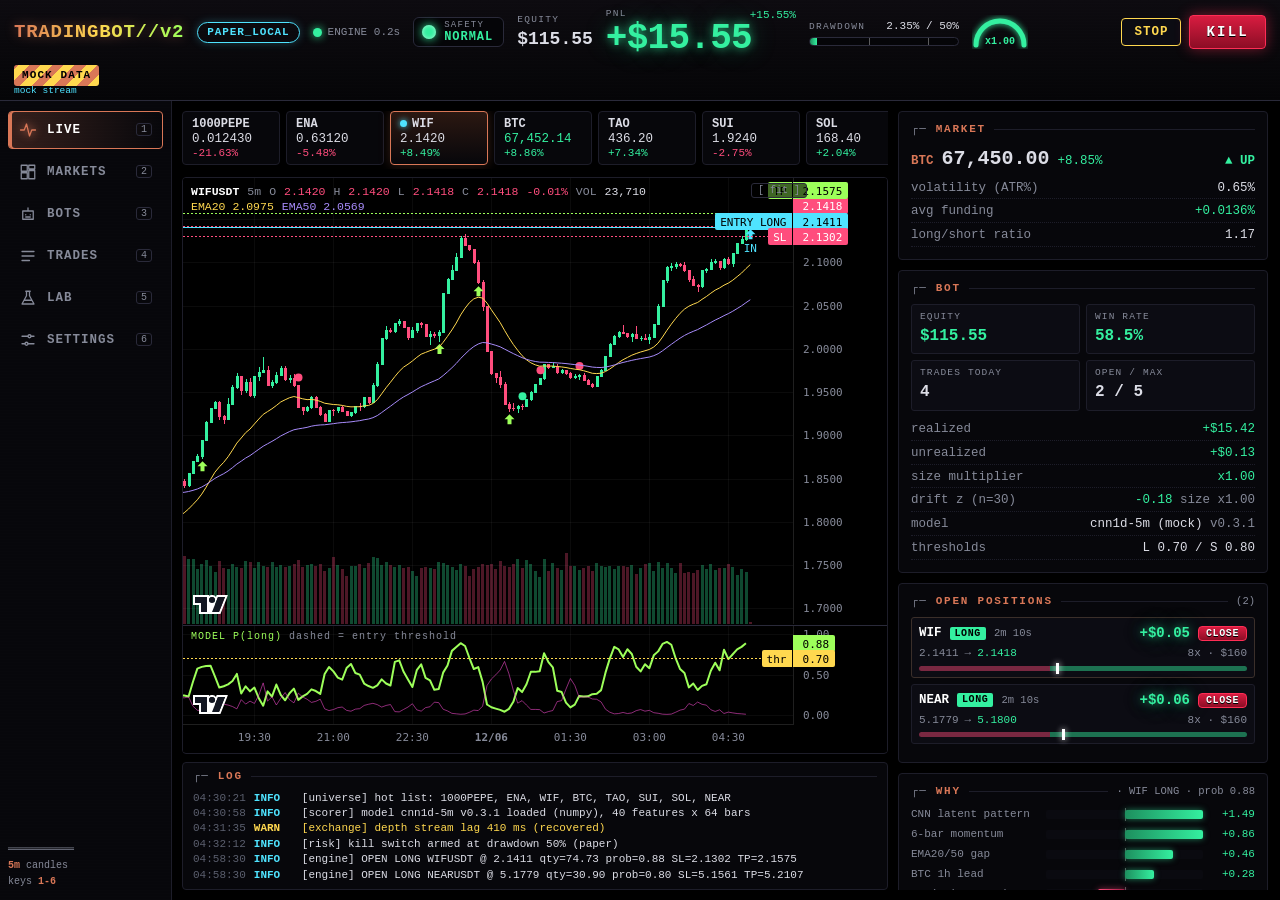
==== ui/index.html @ 396ff270 "feat(ui): degen-terminal web UI with in-browser mock backend No-build ES-module UI on vendored light" ====
<!doctype html>
<html lang="en">
<head>
  <meta charset="utf-8">
  <meta name="viewport" content="width=device-width, initial-scale=1">
  <meta name="color-scheme" content="dark">
  <title>TRADINGBOT//v2</title>
  <link rel="icon" href="data:image/svg+xml,%3Csvg xmlns='http://www.w3.org/2000/svg' viewBox='0 0 32 32'%3E%3Crect width='32' height='32' rx='6' fill='%23000'/%3E%3Cpath d='M4 22l7-8 5 5 8-11' fill='none' stroke='%23D97757' stroke-width='3' stroke-linecap='round' stroke-linejoin='round'/%3E%3C/svg%3E">
  <link rel="stylesheet" href="css/style.css">
  <script src="vendor/lightweight-charts.standalone.production.js"></script>
</head>
<body>
  <div id="app">
    <header id="topbar" class="crt"></header>
    <nav id="nav" class="crt" aria-label="Main"></nav>
    <main id="view"></main>
  </div>
  <div id="fx-flash" aria-hidden="true"></div>
  <div id="toasts" role="status" aria-live="polite"></div>
  <div id="modal-host" hidden></div>
  <div id="boot"><div><div class="boot-logo">TRADINGBOT//v2</div><p id="boot-msg">booting<span class="dim">…</span></p></div></div>
  <noscript>This UI needs JavaScript (static ES modules, no build step).</noscript>
  <script type="module" src="js/main.js"></script>
</body>
</html>
---- ui/css/style.css ----
/* TRADINGBOT//v2  -  unhinged degen terminal. Colours are CSS custom properties on :root. */
:root {
  --bg: #000;
  --panel: #07070b;
  --panel-2: #0c0c13;
  --line: #1d1d29;
  --line-2: #2a2a3a;
  --text: #dcdde6;
  --text-dim: #868a99;
  --coral: #d97757;
  --magenta: #ff4fd8;
  --violet: #a78bfa;
  --cyan: #4fe3ff;
  --lime: #9dff5a;
  --yellow: #ffd84f;
  --up: #34f0a0;
  --down: #ff4d7d;
  --red: #ff2d55;
  --glow-up: 0 0 10px rgba(52, 240, 160, 0.65), 0 0 26px rgba(52, 240, 160, 0.35);
  --glow-down: 0 0 10px rgba(255, 77, 125, 0.7), 0 0 26px rgba(255, 45, 85, 0.4);
  --mono: ui-monospace, 'SF Mono', Menlo, Consolas, 'Liberation Mono', monospace;
  --rainbow: linear-gradient(90deg, var(--coral), var(--yellow), var(--lime), var(--cyan), var(--violet), var(--magenta), var(--coral));
}

* { box-sizing: border-box; }
html, body { height: 100%; margin: 0; background: var(--bg); color: var(--text); font-family: var(--mono); font-size: 12.5px; line-height: 1.35; }
body { overflow: hidden; -webkit-font-smoothing: antialiased; }
button, input, select { font-family: inherit; font-size: inherit; color: inherit; }
::selection { background: var(--coral); color: #000; }
* { scrollbar-width: thin; scrollbar-color: #2b2b3b transparent; }
::-webkit-scrollbar { width: 8px; height: 8px; }
::-webkit-scrollbar-thumb { background: #2b2b3b; border-radius: 4px; }

.pos { color: var(--up); }
.neg { color: var(--down); }
.flat { color: var(--text-dim); }
.dim { color: var(--text-dim); }
.warn { color: var(--yellow); }
.strong { font-weight: 700; }
.r { text-align: right; }
.empty { color: var(--text-dim); padding: 14px 4px; text-align: center; }

/* ------------------------------------------------------------------ app shell */
#app { display: grid; grid-template-columns: 172px minmax(0, 1fr); grid-template-rows: auto minmax(0, 1fr); height: 100vh; }
#topbar { grid-column: 1 / -1; display: flex; flex-wrap: wrap; align-items: center; gap: 8px 13px; padding: 8px 14px 14px; background: linear-gradient(180deg, #0d0b10, #050507); border-bottom: 1px solid var(--line-2); position: relative; z-index: 20; }
#nav { background: var(--panel); border-right: 1px solid var(--line); padding: 10px 8px; display: flex; flex-direction: column; gap: 4px; position: relative; }
#view { min-width: 0; min-height: 0; overflow: auto; position: relative; }
#view.view-live { overflow: hidden; }
.crt::after { content: ''; position: absolute; inset: 0; pointer-events: none; background: repeating-linear-gradient(0deg, rgba(255, 255, 255, 0.04) 0 1px, transparent 1px 3px); mix-blend-mode: overlay; z-index: 1; }

/* nav */
.nav-item { display: flex; align-items: center; gap: 10px; padding: 9px 10px; border: 1px solid transparent; border-radius: 4px; background: none; color: var(--text-dim); cursor: pointer; text-align: left; position: relative; z-index: 2; }
.nav-item svg { width: 18px; height: 18px; flex: none; fill: none; stroke: currentColor; stroke-width: 1.7; stroke-linecap: round; stroke-linejoin: round; }
.nav-item .nav-l { flex: 1; letter-spacing: 0.08em; font-weight: 600; }
.nav-item .nav-key { font-size: 10px; border: 1px solid var(--line-2); border-radius: 3px; padding: 0 4px; color: var(--text-dim); }
.nav-item:hover { color: var(--text); background: var(--panel-2); }
.nav-item.active { color: #fff; border-color: var(--coral); background: linear-gradient(90deg, rgba(217, 119, 87, 0.22), transparent); box-shadow: inset 3px 0 0 var(--coral); }
.nav-item.active svg { color: var(--coral); filter: drop-shadow(0 0 4px var(--coral)); }
.nav-foot { margin-top: auto; font-size: 10px; color: var(--text-dim); position: relative; z-index: 2; line-height: 1.6; }
.nav-foot b { color: var(--coral); }

/* ------------------------------------------------------------------ top bar */
.logo { position: relative; font-weight: 800; font-size: 19px; letter-spacing: 0.04em; white-space: nowrap; user-select: none; cursor: pointer; background: var(--rainbow); background-size: 300% 100%; -webkit-background-clip: text; background-clip: text; color: transparent; animation: rainbow 9s linear infinite; filter: drop-shadow(0 0 6px rgba(217, 119, 87, 0.45)); z-index: 2; }
.logo::before, .logo::after { content: attr(data-text); position: absolute; inset: 0; opacity: 0; background: none; -webkit-text-fill-color: currentColor; }
.logo::before { color: var(--cyan); }
.logo::after { color: var(--magenta); }
.logo.glitch::before { opacity: 0.85; animation: glitch-a 0.45s steps(2, end) 2; }
.logo.glitch::after { opacity: 0.85; animation: glitch-b 0.45s steps(2, end) 2; }
.logo.glitch { animation: rainbow 9s linear infinite, shake 0.3s steps(3, end) 2; }
@keyframes rainbow { to { background-position: 300% 0; } }
@keyframes glitch-a { 0% { clip-path: inset(10% 0 60% 0); transform: translate(-3px, 0); } 50% { clip-path: inset(55% 0 10% 0); transform: translate(3px, 1px); } 100% { clip-path: inset(30% 0 35% 0); transform: translate(-2px, 0); } }
@keyframes glitch-b { 0% { clip-path: inset(60% 0 5% 0); transform: translate(3px, 0); } 50% { clip-path: inset(5% 0 70% 0); transform: translate(-3px, -1px); } 100% { clip-path: inset(40% 0 30% 0); transform: translate(2px, 1px); } }
@keyframes shake { 0%, 100% { transform: none; } 33% { transform: translate(1px, -1px) skewX(-4deg); } 66% { transform: translate(-1px, 1px) skewX(3deg); } }

.pill { padding: 2px 9px; border: 1px solid currentColor; border-radius: 999px; font-weight: 700; font-size: 11px; letter-spacing: 0.08em; z-index: 2; }
.mode-paper { color: var(--cyan); box-shadow: 0 0 8px rgba(79, 227, 255, 0.25); }
.mode-demo { color: var(--yellow); box-shadow: 0 0 8px rgba(255, 216, 79, 0.25); }
.mode-live { color: #fff; background: var(--red); border-color: var(--red); animation: live-pulse 1.4s ease-in-out infinite; }
@keyframes live-pulse { 50% { box-shadow: 0 0 16px var(--red); } }

.hb { display: flex; align-items: center; gap: 6px; font-size: 11px; color: var(--text-dim); z-index: 2; white-space: nowrap; }
.dot { width: 9px; height: 9px; border-radius: 50%; background: var(--text-dim); display: inline-block; }
.dot.ok { background: var(--up); box-shadow: 0 0 8px var(--up); }
.dot.warn { background: var(--yellow); box-shadow: 0 0 8px var(--yellow); }
.dot.crit { background: var(--red); box-shadow: 0 0 8px var(--red); }
.dot.beat { animation: beat 0.7s ease-out; }
@keyframes beat { 0% { transform: scale(1.9); } 100% { transform: scale(1); } }

/* safety lamp (car-dashboard warning light) */
.safety { position: relative; display: flex; align-items: center; gap: 8px; padding: 3px 10px 3px 8px; border: 1px solid var(--line-2); border-radius: 6px; background: #050508; cursor: pointer; z-index: 30; outline: none; }
.safety:focus-visible { box-shadow: 0 0 0 2px var(--coral); }
.safety .lamp { width: 14px; height: 14px; border-radius: 50%; background: var(--up); box-shadow: 0 0 10px var(--up), inset 0 0 4px rgba(255, 255, 255, 0.6); }
.safety-l { display: flex; flex-direction: column; line-height: 1.05; }
.safety-l small { font-size: 9px; color: var(--text-dim); letter-spacing: 0.14em; }
.safety-l b { font-size: 12px; letter-spacing: 0.08em; }
.safety.ok b { color: var(--up); }
.safety.warn { border-color: var(--yellow); }
.safety.warn .lamp { background: var(--yellow); box-shadow: 0 0 12px var(--yellow), inset 0 0 4px #fff; }
.safety.warn b { color: var(--yellow); }
.safety.crit { border-color: var(--red); }
.safety.crit .lamp { background: var(--red); box-shadow: 0 0 14px var(--red), inset 0 0 4px #fff; }
.safety.crit b { color: var(--red); }
.safety.blink .lamp, .safety.blink b { animation: blink 0.55s steps(2, start) infinite; }
@keyframes blink { 50% { opacity: 0.15; } }
.safety-pop { display: none; position: absolute; top: calc(100% + 8px); left: 0; width: 330px; padding: 10px 12px; background: #09090f; border: 1px solid var(--line-2); border-radius: 6px; box-shadow: 0 12px 40px rgba(0, 0, 0, 0.8); cursor: default; font-size: 11.5px; }
.safety:hover .safety-pop, .safety.open .safety-pop { display: block; }
.sp-h { font-weight: 800; letter-spacing: 0.12em; margin-bottom: 6px; }
.sp-h.ok { color: var(--up); } .sp-h.warn { color: var(--yellow); } .sp-h.crit { color: var(--red); }
.sp-reasons { margin: 4px 0 8px; padding-left: 16px; color: var(--text); }
.sp-reasons li { margin: 2px 0; }
.sp-row { display: flex; justify-content: space-between; border-top: 1px dashed var(--line); padding: 3px 0; }
.sp-note { margin-top: 6px; font-size: 10px; }
.sp-ok { padding: 2px 0 8px; }

.tb-metric, .pnl-wrap, .dd-wrap { display: flex; flex-direction: column; z-index: 2; }
.tb-metric label, .pnl-wrap label, .dd-wrap label { font-size: 9.5px; color: var(--text-dim); letter-spacing: 0.14em; }
.tb-metric b { font-size: 18px; }
.pnl-wrap { position: relative; min-width: 168px; padding-right: 44px; }
.pnl { font-size: 36px; line-height: 1; font-weight: 800; letter-spacing: -0.02em; font-variant-numeric: tabular-nums; }
.pnl.pos { color: var(--up); text-shadow: var(--glow-up); animation: glow-up 2.4s ease-in-out infinite; }
.pnl.neg { color: var(--down); text-shadow: var(--glow-down); animation: glow-down 2.4s ease-in-out infinite; }
@keyframes glow-up { 50% { text-shadow: 0 0 4px rgba(52, 240, 160, 0.5), 0 0 12px rgba(52, 240, 160, 0.25); } }
@keyframes glow-down { 50% { text-shadow: 0 0 4px rgba(255, 77, 125, 0.5), 0 0 12px rgba(255, 45, 85, 0.25); } }
.pnl.bump-up { animation: bump-up 0.45s ease-out; }
.pnl.bump-dn { animation: bump-dn 0.45s ease-out; }
@keyframes bump-up { 0% { transform: scale(1.07); filter: brightness(2.2); } 100% { transform: none; filter: none; } }
@keyframes bump-dn { 0% { transform: scale(0.95); filter: brightness(2) hue-rotate(-20deg); } 100% { transform: none; filter: none; } }
.pnl-pct { position: absolute; right: 0; top: 0; font-size: 11px; }

.dd-wrap { width: 150px; }
.dd-top { display: flex; justify-content: space-between; align-items: baseline; font-size: 11px; }
.dd-bar { position: relative; height: 9px; border: 1px solid var(--line-2); border-radius: 5px; background: #050508; overflow: hidden; margin-top: 3px; }
.dd-bar i { display: block; height: 100%; width: 0; transition: width 0.4s ease; }
.dd-bar i.z-ok { background: linear-gradient(90deg, #1d8f5e, var(--up)); }
.dd-bar i.z-warn { background: linear-gradient(90deg, var(--yellow), var(--coral)); }
.dd-bar i.z-crit { background: linear-gradient(90deg, var(--coral), var(--red)); box-shadow: 0 0 10px var(--red); }
.dd-tick { position: absolute; top: 0; bottom: 0; width: 1px; background: rgba(255, 255, 255, 0.35); }
.derate { z-index: 2; display: flex; align-items: center; }
.gauge-t { font: 700 10px var(--mono); }

.tb-actions { display: flex; gap: 8px; margin-left: auto; z-index: 2; align-items: center; }
.mock-badge { z-index: 2; padding: 3px 8px; font-weight: 800; font-size: 11px; letter-spacing: 0.1em; white-space: nowrap; color: #000; background: repeating-linear-gradient(-45deg, var(--yellow) 0 8px, var(--coral) 8px 16px); border-radius: 3px; animation: blink-soft 1.6s ease-in-out infinite; }
@keyframes blink-soft { 50% { filter: brightness(0.7); } }
.conn { position: absolute; left: 14px; bottom: 2px; z-index: 2; font-size: 9.5px; color: var(--text-dim); }
.conn.ok { color: var(--cyan); } .conn.warn { color: var(--yellow); }

/* ------------------------------------------------------------------ buttons */
.btn { background: var(--panel-2); border: 1px solid var(--line-2); border-radius: 4px; padding: 6px 12px; cursor: pointer; font-weight: 700; letter-spacing: 0.08em; transition: filter 0.15s, transform 0.05s; }
.btn:hover:not(:disabled) { filter: brightness(1.35); }
.btn:active:not(:disabled) { transform: translateY(1px); }
.btn:disabled { opacity: 0.4; cursor: not-allowed; }
.btn:focus-visible { outline: 2px solid var(--coral); outline-offset: 1px; }
.btn-primary { border-color: var(--coral); color: var(--coral); }
.btn-run { border-color: var(--up); color: var(--up); }
.btn-run.is-running { border-color: var(--yellow); color: var(--yellow); }
.btn-reset { border-color: var(--cyan); color: var(--cyan); }
.btn-kill { border-color: var(--red); color: #fff; background: linear-gradient(180deg, #d81c40, #8c0d25); text-shadow: 0 1px 0 #000; }
.btn-kill.big { padding: 8px 16px; font-size: 14px; letter-spacing: 0.16em; box-shadow: 0 0 14px rgba(255, 45, 85, 0.45); }
.btn-mini { padding: 1px 7px; font-size: 10px; letter-spacing: 0.06em; }

/* ------------------------------------------------------------------ cards / tiles */
.card { background: var(--panel); border: 1px solid var(--line); border-radius: 4px; padding: 10px 12px 12px; position: relative; min-width: 0; }
.card > h3 { display: flex; align-items: baseline; gap: 8px; margin: 0 0 8px; font-size: 11px; letter-spacing: 0.16em; color: var(--coral); font-weight: 800; white-space: nowrap; }
.card > h3::before { content: '┌─'; color: var(--text-dim); font-weight: 400; }
.card > h3::after { content: ''; flex: 1; border-top: 1px solid var(--line); align-self: center; min-width: 8px; }
.card > h3 .why-sub, .card > h3 .count { order: 1; color: var(--text-dim); letter-spacing: 0; font-weight: 400; text-transform: none; white-space: normal; font-size: 10.5px; }
.card > h3 .why-sub { flex: 0 1 auto; }
.tiles { display: grid; grid-template-columns: repeat(2, minmax(0, 1fr)); gap: 6px; margin-bottom: 8px; }
.tiles.t3 { grid-template-columns: repeat(3, minmax(0, 1fr)); }
.tiles.t7 { grid-template-columns: repeat(7, minmax(0, 1fr)); }
.tile { background: var(--panel-2); border: 1px solid var(--line); border-radius: 3px; padding: 6px 8px; min-width: 0; }
.tile-l { font-size: 9.5px; color: var(--text-dim); letter-spacing: 0.12em; }
.tile-v { font-size: 16px; font-weight: 700; margin-top: 2px; font-variant-numeric: tabular-nums; overflow: hidden; text-overflow: ellipsis; white-space: nowrap; }
.tile.mini .tile-v { font-size: 13px; }
.tile-s { font-size: 10px; color: var(--text-dim); }
.kv-grid { display: grid; gap: 2px; }
.kv { display: flex; justify-content: space-between; gap: 10px; padding: 2px 0; border-bottom: 1px dotted var(--line); }
.kv-l { color: var(--text-dim); }
.kv-v { text-align: right; }

.side { font-size: 10px; font-weight: 800; padding: 0 5px; border-radius: 2px; letter-spacing: 0.06em; }
.side.long { color: #000; background: var(--up); }
.side.short { color: #000; background: var(--magenta); }
.exit { font-size: 10px; font-weight: 800; padding: 0 5px; border-radius: 2px; border: 1px solid currentColor; }
.exit-tp { color: var(--up); } .exit-sl { color: var(--down); } .exit-trail { color: var(--yellow); }
.exit-kill { color: var(--red); background: rgba(255, 45, 85, 0.15); } .exit-manual { color: var(--cyan); } .exit-liquidation { color: #fff; background: var(--red); }
.sym { font-weight: 800; color: #fff; }

/* tables */
.tbl-wrap { overflow: auto; max-width: 100%; }
.tbl-wrap.tall { max-height: 62vh; }
.tbl { width: 100%; border-collapse: collapse; font-variant-numeric: tabular-nums; }
.tbl th { text-align: left; font-size: 10px; letter-spacing: 0.1em; color: var(--text-dim); text-transform: uppercase; padding: 5px 8px; border-bottom: 1px solid var(--line-2); position: sticky; top: 0; background: var(--panel); white-space: nowrap; }
.tbl th.r { text-align: right; }
.tbl.sortable th[data-sort] { cursor: pointer; user-select: none; }
.tbl.sortable th[data-sort]:hover { color: var(--coral); }
.tbl td { padding: 5px 8px; border-bottom: 1px solid #12121a; white-space: nowrap; }
.tbl tbody tr:hover { background: rgba(217, 119, 87, 0.08); }
.tbl tbody tr[data-sym] { cursor: pointer; }
.tbl.compact td, .tbl.compact th { padding: 3px 8px; }
.row-win td:first-child { box-shadow: inset 3px 0 0 var(--up); }
.row-loss td:first-child { box-shadow: inset 3px 0 0 var(--down); }

/* WHY bars */
.why { display: grid; gap: 5px; }
.why-row { display: grid; grid-template-columns: minmax(80px, 1.3fr) 1.6fr 44px; gap: 8px; align-items: center; font-size: 11px; }
.why-l { overflow: hidden; text-overflow: ellipsis; white-space: nowrap; color: var(--text-dim); }
.why-bar { position: relative; height: 9px; background: #0a0a10; border-radius: 2px; }
.why-bar::before { content: ''; position: absolute; left: 50%; top: -2px; bottom: -2px; width: 1px; background: rgba(255, 255, 255, 0.3); }
.why-bar i { position: absolute; top: 0; bottom: 0; border-radius: 2px; }
.why-bar i.pos { background: linear-gradient(90deg, #1d8f5e, var(--up)); box-shadow: 0 0 6px rgba(52, 240, 160, 0.5); }
.why-bar i.neg { background: linear-gradient(270deg, #a01c45, var(--down)); box-shadow: 0 0 6px rgba(255, 77, 125, 0.5); }
.why-bar i { max-width: 50%; }
.why-v { text-align: right; font-variant-numeric: tabular-nums; }

/* ------------------------------------------------------------------ LIVE */
.live { height: 100%; display: grid; grid-template-columns: minmax(0, 1fr) 372px; gap: 10px; padding: 10px; }
.live-main { display: flex; flex-direction: column; gap: 8px; min-height: 0; min-width: 0; }
.live-side { display: flex; flex-direction: column; gap: 10px; min-height: 0; overflow-y: auto; padding-right: 2px; }
.sym-strip { display: flex; gap: 6px; overflow-x: auto; padding-bottom: 4px; flex: none; }
.chip { flex: none; min-width: 98px; display: grid; gap: 1px; text-align: left; padding: 5px 9px; background: var(--panel); border: 1px solid var(--line); border-radius: 4px; cursor: pointer; }
.chip:hover { border-color: var(--line-2); background: var(--panel-2); }
.chip.sel { border-color: var(--coral); background: linear-gradient(180deg, rgba(217, 119, 87, 0.2), var(--panel)); box-shadow: 0 0 12px rgba(217, 119, 87, 0.25); }
.chip.off { opacity: 0.7; border-style: dashed; }
.chip-top { display: flex; align-items: center; gap: 5px; font-size: 12px; }
.chip-pos { width: 7px; height: 7px; border-radius: 50%; background: var(--cyan); box-shadow: 0 0 6px var(--cyan); }
.chip-px { font-variant-numeric: tabular-nums; }
.chip-px.up { color: var(--up); } .chip-px.dn { color: var(--down); }
.chip-ch { font-size: 11px; font-variant-numeric: tabular-nums; }
.chart-stack { flex: 1; min-height: 220px; display: flex; flex-direction: column; border: 1px solid var(--line); border-radius: 4px; background: #000; overflow: hidden; }
.chart-price { position: relative; flex: 1; min-height: 0; }
.chart-prob { position: relative; height: 128px; flex: none; border-top: 1px solid var(--line-2); }
.chart-el { position: absolute; inset: 0; }
.chart-legend { position: absolute; left: 8px; top: 6px; z-index: 5; font-size: 11.5px; display: flex; flex-wrap: wrap; gap: 0 8px; pointer-events: none; text-shadow: 0 0 4px #000, 0 0 2px #000; max-width: calc(100% - 160px); }
.chart-legend .lg-sym { font-weight: 800; color: #fff; }
.chart-legend .lg-dim { color: var(--text-dim); }
.chart-legend .lg-ema20 { color: var(--yellow); } .chart-legend .lg-ema50 { color: var(--violet); } .chart-legend .lg-prob { color: var(--lime); }
.chart-tag { position: absolute; left: 8px; top: 4px; z-index: 5; font-size: 10px; letter-spacing: 0.1em; color: var(--lime); pointer-events: none; }
.chart-reset { position: absolute; right: 80px; top: 5px; z-index: 6; background: rgba(0, 0, 0, 0.6); border: 1px solid var(--line-2); color: var(--text-dim); border-radius: 3px; cursor: pointer; font-size: 10px; padding: 1px 6px; }
.chart-reset:hover { color: var(--coral); border-color: var(--coral); }
.logstrip { flex: none; height: 128px; display: flex; flex-direction: column; padding: 6px 10px; }
.logstrip > h3 { margin-bottom: 4px; }
.log-scroll { flex: 1; min-height: 0; overflow-y: auto; font-size: 11px; line-height: 1.4; }
.log { display: flex; gap: 8px; white-space: nowrap; }
.log-t { color: #5b5f6e; }
.log-l { width: 40px; font-weight: 700; }
.log-m { overflow: hidden; text-overflow: ellipsis; }
.lv-info .log-l { color: var(--cyan); }
.lv-debug .log-l, .lv-debug .log-m { color: #5b5f6e; }
.lv-warn .log-l, .lv-warn .log-m { color: var(--yellow); }
.lv-error .log-l, .lv-error .log-m { color: var(--down); }

.mk-btc { display: flex; align-items: baseline; gap: 8px; margin-bottom: 6px; flex-wrap: wrap; }
.mk-btc-l { color: var(--coral); font-weight: 800; }
.mk-btc-p { font-size: 20px; font-weight: 800; }
.mk-trend { font-weight: 800; margin-left: auto; }
.pos-row { padding: 6px 7px; margin-bottom: 6px; background: var(--panel-2); border: 1px solid var(--line); border-radius: 3px; cursor: pointer; }
.pos-row.cur { border-color: #3b2f2a; }
.pos-row.sel { border-color: var(--coral); box-shadow: 0 0 10px rgba(217, 119, 87, 0.25); }
.pos-top { display: flex; align-items: center; gap: 8px; }
.pos-age { font-size: 10.5px; }
.pos-pnl { margin-left: auto; font-weight: 800; font-size: 14px; font-variant-numeric: tabular-nums; }
.pos-pnl.pos { text-shadow: var(--glow-up); } .pos-pnl.neg { text-shadow: var(--glow-down); }
.pos-mid { margin-top: 3px; font-size: 11px; display: flex; gap: 6px; flex-wrap: wrap; align-items: center; }
.pos-lv { margin-left: auto; }
.trail-tag { color: #000; background: var(--yellow); font-weight: 800; font-size: 9.5px; padding: 0 4px; border-radius: 2px; }
.sltp { position: relative; height: 5px; margin-top: 5px; background: #0a0a10; border-radius: 3px; overflow: visible; }
.sltp-zone { position: absolute; top: 0; bottom: 0; }
.sltp-zone.sl { background: rgba(255, 77, 125, 0.45); border-radius: 3px 0 0 3px; }
.sltp-zone.tp { background: rgba(52, 240, 160, 0.45); border-radius: 0 3px 3px 0; }
.sltp-mark { position: absolute; top: -3px; width: 3px; height: 11px; background: #fff; box-shadow: 0 0 6px #fff; transform: translateX(-1px); }

/* ------------------------------------------------------------------ pages */
.page { display: grid; grid-template-columns: repeat(2, minmax(0, 1fr)); gap: 10px; padding: 10px; align-content: start; }
.page > .card:only-child, .span2 { grid-column: 1 / -1; }
.markets .card, .page > .card { min-width: 0; }
.heatmap { position: relative; height: 330px; background: #000; overflow: hidden; }
.hm-tile { position: absolute; overflow: hidden; border: 1px solid rgba(255, 255, 255, 0.08); padding: 6px 8px; cursor: pointer; display: flex; flex-direction: column; transition: filter 0.15s; }
.hm-tile:hover { filter: brightness(1.4); border-color: var(--coral); }
.hm-s { font-size: 15px; color: #fff; }
.hm-c { font-weight: 700; }
.hm-v { color: rgba(255, 255, 255, 0.6); font-size: 10.5px; margin-top: auto; }
.line-chart { position: relative; height: 220px; }
.line-chart.tall { height: 300px; }
.ctl { display: flex; gap: 8px; flex-wrap: wrap; }
.ctl-note { margin-top: 8px; }
.risk-top { display: flex; align-items: center; gap: 12px; margin-bottom: 6px; }
.lamp-s { font-weight: 800; letter-spacing: 0.1em; padding: 2px 8px; border: 1px solid currentColor; border-radius: 3px; }
.lamp-s.ok { color: var(--up); } .lamp-s.warn { color: var(--yellow); } .lamp-s.crit { color: var(--red); } .lamp-s.blink { animation: blink 0.55s steps(2, start) infinite; }
.curve-t { font: 9px var(--mono); fill: var(--text-dim); }
.mstat { font-size: 10px; font-weight: 800; padding: 0 6px; border-radius: 2px; border: 1px solid currentColor; }
.mstat-champion { color: var(--up); } .mstat-challenger { color: var(--cyan); } .mstat-retired { color: var(--text-dim); }
.prog { display: inline-block; width: 90px; height: 7px; background: #0a0a10; border-radius: 4px; overflow: hidden; vertical-align: middle; border: 1px solid var(--line-2); }
.prog i { display: block; height: 100%; background: linear-gradient(90deg, var(--cyan), var(--violet)); }
.shadow-note { margin-top: 8px; }
.filters { display: flex; gap: 14px; flex-wrap: wrap; align-items: center; }
.filters label { color: var(--text-dim); display: flex; gap: 6px; align-items: center; }
select, input[type='number'] { background: #050508; border: 1px solid var(--line-2); border-radius: 3px; padding: 4px 6px; color: var(--text); }
select:focus, input:focus { outline: 1px solid var(--coral); border-color: var(--coral); }
.trades .card:nth-child(1), .trades .card:nth-child(2), .trades .card:nth-child(3), .lab .card { grid-column: 1 / -1; }
.lab-list { display: grid; gap: 14px; }
.lab-report { border: 1px solid var(--line); border-radius: 4px; padding: 10px; background: var(--panel-2); }
.lab-report header { display: flex; gap: 10px; align-items: baseline; margin-bottom: 8px; flex-wrap: wrap; }
.lab-title { font-size: 14px; color: #fff; }
.kind { font-size: 10px; font-weight: 800; padding: 0 6px; border-radius: 2px; color: #000; }
.kind-train { background: var(--violet); } .kind-backtest { background: var(--cyan); }
.lab-grid { display: grid; grid-template-columns: minmax(260px, 1fr) minmax(0, 1.4fr); gap: 12px; }
.mini-grid { grid-template-columns: repeat(3, minmax(0, 1fr)); align-content: start; margin: 0; }

.settings { grid-template-columns: minmax(0, 1fr); max-width: 1100px; }
.settings-grid { display: grid; grid-template-columns: repeat(auto-fit, minmax(300px, 1fr)); gap: 12px; }
fieldset { border: 1px solid var(--line); border-radius: 4px; margin: 0; padding: 8px 12px 12px; min-width: 0; }
legend { color: var(--coral); font-size: 10.5px; font-weight: 800; letter-spacing: 0.14em; padding: 0 6px; }
.field { display: grid; grid-template-columns: 1fr 130px; gap: 2px 10px; align-items: center; padding: 6px 0; border-bottom: 1px dotted var(--line); }
.field label { color: var(--text); }
.field .hint, .field .err { grid-column: 1 / -1; font-size: 10.5px; color: var(--text-dim); }
.field .err { color: var(--down); }
.field.inactive { opacity: 0.45; }
.field.dirty input, .field.dirty select { border-color: var(--yellow); }
.field.invalid input, .field.invalid select { border-color: var(--down); box-shadow: 0 0 8px rgba(255, 77, 125, 0.4); }
.field input[type='number'], .field select { width: 100%; text-align: right; }
.settings-actions { display: flex; gap: 10px; align-items: center; margin-top: 14px; }
.banner { border: 1px solid currentColor; padding: 6px 10px; margin-bottom: 10px; border-radius: 3px; }
.switch { position: relative; display: inline-flex; align-items: center; gap: 8px; justify-self: end; cursor: pointer; }
.switch input { position: absolute; opacity: 0; }
.slider { width: 36px; height: 18px; border-radius: 9px; background: #1a1a24; border: 1px solid var(--line-2); position: relative; transition: background 0.15s; }
.slider::after { content: ''; position: absolute; left: 2px; top: 2px; width: 12px; height: 12px; border-radius: 50%; background: var(--text-dim); transition: transform 0.15s, background 0.15s; }
.switch input:checked + .slider { background: rgba(217, 119, 87, 0.35); border-color: var(--coral); }
.switch input:checked + .slider::after { transform: translateX(18px); background: var(--coral); }
.switch input:focus-visible + .slider { outline: 2px solid var(--coral); }
.sw-t { font-size: 10px; width: 22px; color: var(--text-dim); }

/* ------------------------------------------------------------------ overlays */
#fx-flash { position: fixed; inset: 0; pointer-events: none; z-index: 900; opacity: 0; }
#fx-flash.flash-tp { animation: flash-tp 0.7s ease-out; }
#fx-flash.flash-sl { animation: flash-sl 0.7s ease-out; }
#fx-flash.flash-kill { animation: flash-kill 1.1s ease-out; }
@keyframes flash-tp { 0% { opacity: 1; background: radial-gradient(circle at center, rgba(52, 240, 160, 0.05), rgba(52, 240, 160, 0.38)); } 100% { opacity: 0; } }
@keyframes flash-sl { 0% { opacity: 1; background: radial-gradient(circle at center, rgba(255, 45, 85, 0.05), rgba(255, 45, 85, 0.42)); } 100% { opacity: 0; } }
@keyframes flash-kill { 0%, 40% { opacity: 1; background: rgba(255, 0, 40, 0.38); } 20%, 60% { opacity: 0.3; } 100% { opacity: 0; } }
#toasts { position: fixed; right: 14px; bottom: 14px; display: flex; flex-direction: column; gap: 6px; z-index: 950; pointer-events: none; }
.toast { padding: 7px 12px; border: 1px solid var(--line-2); border-left: 3px solid var(--cyan); background: #0a0a10; border-radius: 3px; box-shadow: 0 6px 22px rgba(0, 0, 0, 0.7); animation: toast-in 0.2s ease-out; max-width: 380px; }
.toast-win { border-left-color: var(--up); color: var(--up); } .toast-loss { border-left-color: var(--down); color: var(--down); } .toast-open { border-left-color: var(--coral); }
.toast.out { opacity: 0; transform: translateX(20px); transition: all 0.35s; }
@keyframes toast-in { from { opacity: 0; transform: translateX(20px); } }
#modal-host { position: fixed; inset: 0; z-index: 1000; }
#modal-host[hidden] { display: none; }
.modal-backdrop { position: absolute; inset: 0; background: rgba(0, 0, 0, 0.72); display: grid; place-items: center; }
.modal { width: min(460px, 92vw); background: #09090f; border: 1px solid var(--coral); border-radius: 6px; padding: 16px 18px; box-shadow: 0 0 40px rgba(217, 119, 87, 0.3); }
.modal-danger { border-color: var(--red); box-shadow: 0 0 40px rgba(255, 45, 85, 0.4); }
.modal-title { font-weight: 800; letter-spacing: 0.16em; color: var(--coral); margin-bottom: 10px; }
.modal-danger .modal-title { color: var(--red); }
.modal-body { margin-bottom: 16px; line-height: 1.5; }
.modal-actions { display: flex; justify-content: flex-end; gap: 10px; }
#boot { position: fixed; inset: 0; z-index: 2000; display: grid; place-items: center; background: #000; transition: opacity 0.4s; }
#boot.gone { opacity: 0; pointer-events: none; }
#boot .boot-logo { font-size: 28px; font-weight: 800; background: var(--rainbow); background-size: 300% 100%; -webkit-background-clip: text; background-clip: text; color: transparent; animation: rainbow 3s linear infinite; }
#boot p { color: var(--text-dim); text-align: center; }

/* ------------------------------------------------------------------ responsive */
@media (max-width: 1180px) {
  .live { display: block; height: auto; overflow: visible; }
  #view.view-live { overflow-y: auto; }
  .chart-stack { height: 66vh; min-height: 420px; flex: none; margin-bottom: 8px; }
  .logstrip { margin-bottom: 10px; }
  .live-side { overflow: visible; }
  .tiles.t7 { grid-template-columns: repeat(4, minmax(0, 1fr)); }
  .page { grid-template-columns: minmax(0, 1fr); }
  .lab-grid { grid-template-columns: minmax(0, 1fr); }
}
@media (max-width: 900px) {
  #app { grid-template-columns: 52px minmax(0, 1fr); }
  .nav-item .nav-l, .nav-item .nav-key, .nav-foot { display: none; }
  .nav-item { justify-content: center; padding: 10px 0; }
  #topbar { gap: 8px 12px; }
  .pnl { font-size: 28px; }
  .tb-actions { margin-left: 0; }
}

@media (prefers-reduced-motion: reduce) {
  *, *::before, *::after { animation: none !important; transition: none !important; }
  .logo { background-position: 0 0; }
}
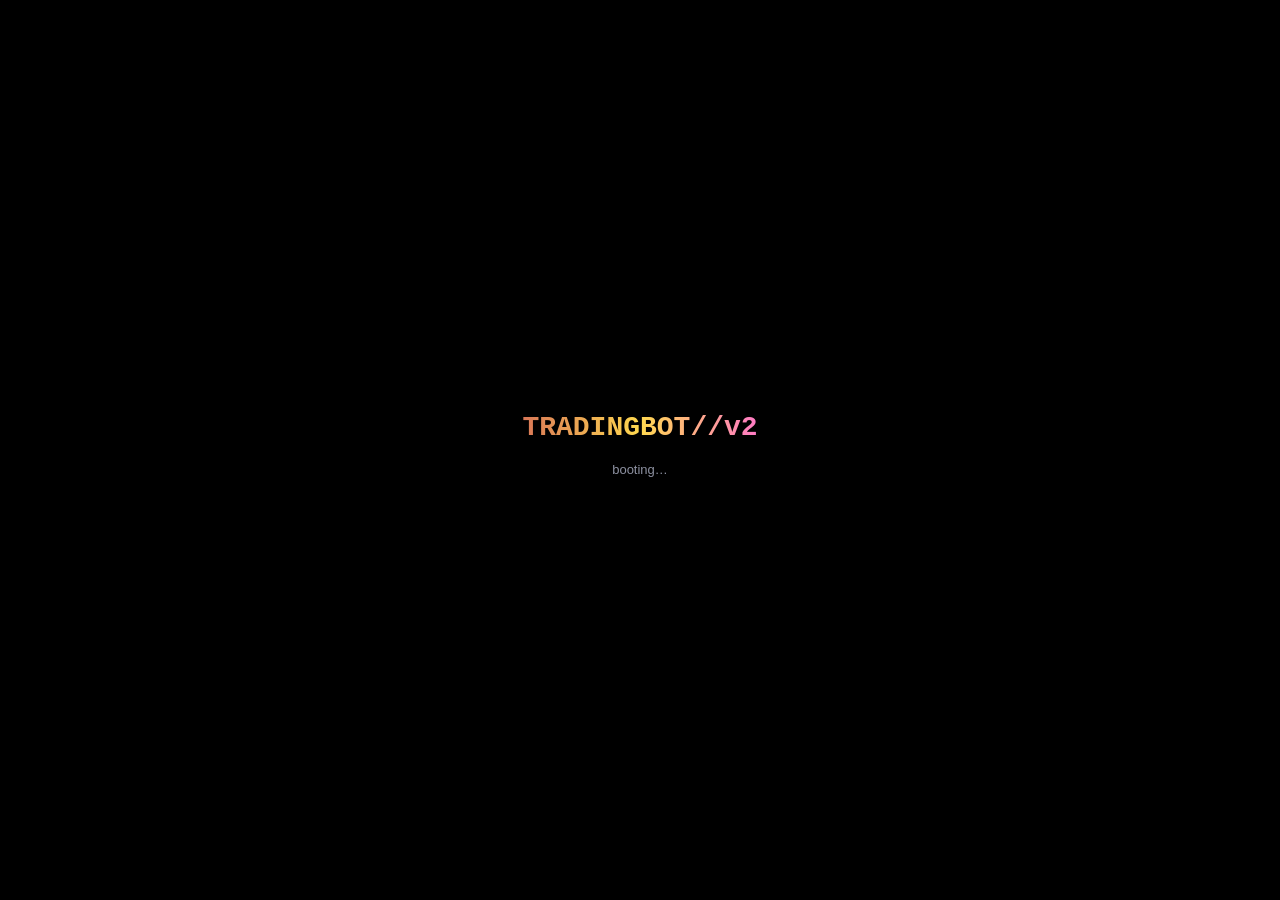
==== commit 07500395: "feat(engine): paper-test-only models allowed on testnet/demo, still refused in live User decision 20" ====
--- a/ui/index.html
+++ b/ui/index.html
@@ -2,11 +2,12 @@
 <html lang="en">
 <head>
   <meta charset="utf-8">
-  <meta name="viewport" content="width=device-width, initial-scale=1">
+  <meta name="viewport" content="width=device-width, initial-scale=1, viewport-fit=cover">
   <meta name="color-scheme" content="dark">
   <title>TRADINGBOT//v2</title>
   <link rel="icon" href="data:image/svg+xml,%3Csvg xmlns='http://www.w3.org/2000/svg' viewBox='0 0 32 32'%3E%3Crect width='32' height='32' rx='6' fill='%23000'/%3E%3Cpath d='M4 22l7-8 5 5 8-11' fill='none' stroke='%23D97757' stroke-width='3' stroke-linecap='round' stroke-linejoin='round'/%3E%3C/svg%3E">
   <link rel="stylesheet" href="css/style.css">
+  <link rel="stylesheet" href="css/widgets.css">
   <script src="vendor/lightweight-charts.standalone.production.js"></script>
 </head>
 <body>
@@ -14,11 +15,13 @@
     <header id="topbar" class="crt"></header>
     <nav id="nav" class="crt" aria-label="Main"></nav>
     <main id="view"></main>
+    <nav id="tabbar" aria-label="Pages"></nav>
   </div>
   <div id="fx-flash" aria-hidden="true"></div>
   <div id="toasts" role="status" aria-live="polite"></div>
+  <div id="palette-host"></div>
   <div id="modal-host" hidden></div>
-  <div id="boot"><div><div class="boot-logo">TRADINGBOT//v2</div><p id="boot-msg">booting<span class="dim">…</span></p></div></div>
+  <div id="boot"><div><div class="boot-logo deco">TRADINGBOT//v2</div><p id="boot-msg">booting<span class="dim">…</span></p></div></div>
   <noscript>This UI needs JavaScript (static ES modules, no build step).</noscript>
   <script type="module" src="js/main.js"></script>
 </body>
--- a/ui/css/style.css
+++ b/ui/css/style.css
@@ -1,78 +1,91 @@
-/* TRADINGBOT//v2  -  unhinged degen terminal. Colours are CSS custom properties on :root. */
+/* TRADINGBOT//v2  -  hybrid terminal. Black background, box-drawn frames, lots of colour; modern SANS text.
+   --mono is ONLY for decorative glyphs (logo art, spinners, box-drawing, ⟳ ● marks). Everything readable is --sans. */
 :root {
   --bg: #000;
-  --panel: #07070b;
-  --panel-2: #0c0c13;
-  --line: #1d1d29;
+  --panel: #07070c;
+  --panel-2: #0d0d15;
+  --line: #1b1b26;
   --line-2: #2a2a3a;
-  --text: #dcdde6;
-  --text-dim: #868a99;
+  --text: #e2e3ec;
+  --text-dim: #8d91a1;
   --coral: #d97757;
   --magenta: #ff4fd8;
   --violet: #a78bfa;
   --cyan: #4fe3ff;
   --lime: #9dff5a;
   --yellow: #ffd84f;
-  --up: #34f0a0;
-  --down: #ff4d7d;
+  --amber: #ffb020;
+  --pink: #ff7ac6;
+  --sky: #5aa9ff;
+  --teal: #3fd8c8;
+  --up: #34f0a0; /* money: profit */
+  --down: #ff4d7d; /* money: loss */
   --red: #ff2d55;
-  --glow-up: 0 0 10px rgba(52, 240, 160, 0.65), 0 0 26px rgba(52, 240, 160, 0.35);
-  --glow-down: 0 0 10px rgba(255, 77, 125, 0.7), 0 0 26px rgba(255, 45, 85, 0.4);
+  --glow-up: 0 0 10px rgba(52, 240, 160, 0.6), 0 0 26px rgba(52, 240, 160, 0.3);
+  --glow-down: 0 0 10px rgba(255, 77, 125, 0.65), 0 0 26px rgba(255, 45, 85, 0.35);
+  --sans: -apple-system, BlinkMacSystemFont, 'SF Pro Text', 'Segoe UI', Roboto, 'Helvetica Neue', Arial, sans-serif;
   --mono: ui-monospace, 'SF Mono', Menlo, Consolas, 'Liberation Mono', monospace;
-  --rainbow: linear-gradient(90deg, var(--coral), var(--yellow), var(--lime), var(--cyan), var(--violet), var(--magenta), var(--coral));
+  --rainbow: linear-gradient(90deg, var(--coral), var(--yellow), var(--pink), var(--cyan), var(--violet), var(--magenta), var(--coral));
+  --radius: 12px;
 }
 
 * { box-sizing: border-box; }
-html, body { height: 100%; margin: 0; background: var(--bg); color: var(--text); font-family: var(--mono); font-size: 12.5px; line-height: 1.35; }
-body { overflow: hidden; -webkit-font-smoothing: antialiased; }
-button, input, select { font-family: inherit; font-size: inherit; color: inherit; }
+html, body { height: 100%; margin: 0; background: var(--bg); color: var(--text); font-family: var(--sans); font-size: 13px; line-height: 1.4; font-variant-numeric: tabular-nums lining-nums; }
+body { overflow: hidden; -webkit-font-smoothing: antialiased; -webkit-text-size-adjust: 100%; }
+button, input, select, textarea { font-family: var(--sans); font-size: inherit; color: inherit; font-variant-numeric: tabular-nums lining-nums; }
+code, kbd { font-family: var(--sans); font-weight: 600; }
+.deco { font-family: var(--mono); font-variant-numeric: normal; }
 ::selection { background: var(--coral); color: #000; }
 * { scrollbar-width: thin; scrollbar-color: #2b2b3b transparent; }
 ::-webkit-scrollbar { width: 8px; height: 8px; }
 ::-webkit-scrollbar-thumb { background: #2b2b3b; border-radius: 4px; }
+[hidden] { display: none !important; }
 
 .pos { color: var(--up); }
 .neg { color: var(--down); }
 .flat { color: var(--text-dim); }
 .dim { color: var(--text-dim); }
 .warn { color: var(--yellow); }
+.cy, .c-cyan { color: var(--cyan); } .vio { color: var(--violet); } .amb, .c-amber { color: var(--amber); } .pnk { color: var(--pink); }
+.c-sky { color: var(--sky); } .c-pink { color: var(--pink); } .c-teal { color: var(--teal); }
 .strong { font-weight: 700; }
 .r { text-align: right; }
 .empty { color: var(--text-dim); padding: 14px 4px; text-align: center; }
 
 /* ------------------------------------------------------------------ app shell */
-#app { display: grid; grid-template-columns: 172px minmax(0, 1fr); grid-template-rows: auto minmax(0, 1fr); height: 100vh; }
-#topbar { grid-column: 1 / -1; display: flex; flex-wrap: wrap; align-items: center; gap: 8px 13px; padding: 8px 14px 14px; background: linear-gradient(180deg, #0d0b10, #050507); border-bottom: 1px solid var(--line-2); position: relative; z-index: 20; }
+#app { display: grid; grid-template-columns: 176px minmax(0, 1fr); grid-template-rows: auto minmax(0, 1fr); height: 100vh; height: 100dvh; }
+#topbar { grid-column: 1 / -1; display: flex; flex-wrap: wrap; align-items: center; gap: 6px 14px; padding: 8px 14px; background: linear-gradient(180deg, #0e0b12, #050507); border-bottom: 1px solid var(--line-2); position: relative; z-index: 20; }
 #nav { background: var(--panel); border-right: 1px solid var(--line); padding: 10px 8px; display: flex; flex-direction: column; gap: 4px; position: relative; }
 #view { min-width: 0; min-height: 0; overflow: auto; position: relative; }
 #view.view-live { overflow: hidden; }
-.crt::after { content: ''; position: absolute; inset: 0; pointer-events: none; background: repeating-linear-gradient(0deg, rgba(255, 255, 255, 0.04) 0 1px, transparent 1px 3px); mix-blend-mode: overlay; z-index: 1; }
+#tabbar { display: none; }
+.crt::after { content: ''; position: absolute; inset: 0; pointer-events: none; background: repeating-linear-gradient(0deg, rgba(255, 255, 255, 0.035) 0 1px, transparent 1px 3px); mix-blend-mode: overlay; z-index: 1; }
 
 /* nav */
-.nav-item { display: flex; align-items: center; gap: 10px; padding: 9px 10px; border: 1px solid transparent; border-radius: 4px; background: none; color: var(--text-dim); cursor: pointer; text-align: left; position: relative; z-index: 2; }
-.nav-item svg { width: 18px; height: 18px; flex: none; fill: none; stroke: currentColor; stroke-width: 1.7; stroke-linecap: round; stroke-linejoin: round; }
-.nav-item .nav-l { flex: 1; letter-spacing: 0.08em; font-weight: 600; }
-.nav-item .nav-key { font-size: 10px; border: 1px solid var(--line-2); border-radius: 3px; padding: 0 4px; color: var(--text-dim); }
+.nav-item { display: flex; align-items: center; gap: 10px; padding: 9px 10px; border: 1px solid transparent; border-radius: 10px; background: none; color: var(--text-dim); cursor: pointer; text-align: left; position: relative; z-index: 2; }
+.nav-item svg, .tab-item svg { width: 18px; height: 18px; flex: none; fill: none; stroke: currentColor; stroke-width: 1.7; stroke-linecap: round; stroke-linejoin: round; }
+.nav-item .nav-l { flex: 1; letter-spacing: 0.07em; font-weight: 650; font-size: 12px; }
+.nav-item .nav-key { font-size: 10px; border: 1px solid var(--line-2); border-radius: 4px; padding: 0 5px; color: var(--text-dim); }
 .nav-item:hover { color: var(--text); background: var(--panel-2); }
-.nav-item.active { color: #fff; border-color: var(--coral); background: linear-gradient(90deg, rgba(217, 119, 87, 0.22), transparent); box-shadow: inset 3px 0 0 var(--coral); }
+.nav-item.active { color: #fff; border-color: var(--coral); background: linear-gradient(90deg, rgba(217, 119, 87, 0.24), transparent); box-shadow: inset 3px 0 0 var(--coral); }
 .nav-item.active svg { color: var(--coral); filter: drop-shadow(0 0 4px var(--coral)); }
-.nav-foot { margin-top: auto; font-size: 10px; color: var(--text-dim); position: relative; z-index: 2; line-height: 1.6; }
+.nav-foot { margin-top: auto; font-size: 10.5px; color: var(--text-dim); position: relative; z-index: 2; line-height: 1.7; }
 .nav-foot b { color: var(--coral); }
 
 /* ------------------------------------------------------------------ top bar */
-.logo { position: relative; font-weight: 800; font-size: 19px; letter-spacing: 0.04em; white-space: nowrap; user-select: none; cursor: pointer; background: var(--rainbow); background-size: 300% 100%; -webkit-background-clip: text; background-clip: text; color: transparent; animation: rainbow 9s linear infinite; filter: drop-shadow(0 0 6px rgba(217, 119, 87, 0.45)); z-index: 2; }
+.logo { position: relative; font-weight: 800; font-size: 18px; letter-spacing: 0.03em; white-space: nowrap; user-select: none; cursor: pointer; background: var(--rainbow); background-size: 300% 100%; -webkit-background-clip: text; background-clip: text; color: transparent; animation: rainbow 10s linear infinite; filter: drop-shadow(0 0 6px rgba(217, 119, 87, 0.45)); z-index: 2; }
 .logo::before, .logo::after { content: attr(data-text); position: absolute; inset: 0; opacity: 0; background: none; -webkit-text-fill-color: currentColor; }
 .logo::before { color: var(--cyan); }
 .logo::after { color: var(--magenta); }
 .logo.glitch::before { opacity: 0.85; animation: glitch-a 0.45s steps(2, end) 2; }
 .logo.glitch::after { opacity: 0.85; animation: glitch-b 0.45s steps(2, end) 2; }
-.logo.glitch { animation: rainbow 9s linear infinite, shake 0.3s steps(3, end) 2; }
+.logo.glitch { animation: rainbow 10s linear infinite, shake 0.3s steps(3, end) 2; }
 @keyframes rainbow { to { background-position: 300% 0; } }
 @keyframes glitch-a { 0% { clip-path: inset(10% 0 60% 0); transform: translate(-3px, 0); } 50% { clip-path: inset(55% 0 10% 0); transform: translate(3px, 1px); } 100% { clip-path: inset(30% 0 35% 0); transform: translate(-2px, 0); } }
 @keyframes glitch-b { 0% { clip-path: inset(60% 0 5% 0); transform: translate(3px, 0); } 50% { clip-path: inset(5% 0 70% 0); transform: translate(-3px, -1px); } 100% { clip-path: inset(40% 0 30% 0); transform: translate(2px, 1px); } }
 @keyframes shake { 0%, 100% { transform: none; } 33% { transform: translate(1px, -1px) skewX(-4deg); } 66% { transform: translate(-1px, 1px) skewX(3deg); } }
 
-.pill { padding: 2px 9px; border: 1px solid currentColor; border-radius: 999px; font-weight: 700; font-size: 11px; letter-spacing: 0.08em; z-index: 2; }
+.pill { padding: 3px 10px; border: 1px solid currentColor; border-radius: 999px; font-weight: 700; font-size: 11px; letter-spacing: 0.08em; z-index: 2; white-space: nowrap; }
 .mode-paper { color: var(--cyan); box-shadow: 0 0 8px rgba(79, 227, 255, 0.25); }
 .mode-demo { color: var(--yellow); box-shadow: 0 0 8px rgba(255, 216, 79, 0.25); }
 .mode-live { color: #fff; background: var(--red); border-color: var(--red); animation: live-pulse 1.4s ease-in-out infinite; }
@@ -80,19 +93,19 @@
 
 .hb { display: flex; align-items: center; gap: 6px; font-size: 11px; color: var(--text-dim); z-index: 2; white-space: nowrap; }
 .dot { width: 9px; height: 9px; border-radius: 50%; background: var(--text-dim); display: inline-block; }
-.dot.ok { background: var(--up); box-shadow: 0 0 8px var(--up); }
+.dot.ok { background: var(--cyan); box-shadow: 0 0 8px var(--cyan); }
 .dot.warn { background: var(--yellow); box-shadow: 0 0 8px var(--yellow); }
 .dot.crit { background: var(--red); box-shadow: 0 0 8px var(--red); }
 .dot.beat { animation: beat 0.7s ease-out; }
 @keyframes beat { 0% { transform: scale(1.9); } 100% { transform: scale(1); } }
 
 /* safety lamp (car-dashboard warning light) */
-.safety { position: relative; display: flex; align-items: center; gap: 8px; padding: 3px 10px 3px 8px; border: 1px solid var(--line-2); border-radius: 6px; background: #050508; cursor: pointer; z-index: 30; outline: none; }
+.safety { position: relative; display: flex; align-items: center; gap: 8px; padding: 3px 11px 3px 8px; border: 1px solid var(--line-2); border-radius: 10px; background: #050508; cursor: pointer; z-index: 30; outline: none; }
 .safety:focus-visible { box-shadow: 0 0 0 2px var(--coral); }
 .safety .lamp { width: 14px; height: 14px; border-radius: 50%; background: var(--up); box-shadow: 0 0 10px var(--up), inset 0 0 4px rgba(255, 255, 255, 0.6); }
 .safety-l { display: flex; flex-direction: column; line-height: 1.05; }
 .safety-l small { font-size: 9px; color: var(--text-dim); letter-spacing: 0.14em; }
-.safety-l b { font-size: 12px; letter-spacing: 0.08em; }
+.safety-l b { font-size: 12px; letter-spacing: 0.06em; }
 .safety.ok b { color: var(--up); }
 .safety.warn { border-color: var(--yellow); }
 .safety.warn .lamp { background: var(--yellow); box-shadow: 0 0 12px var(--yellow), inset 0 0 4px #fff; }
@@ -102,182 +115,158 @@
 .safety.crit b { color: var(--red); }
 .safety.blink .lamp, .safety.blink b { animation: blink 0.55s steps(2, start) infinite; }
 @keyframes blink { 50% { opacity: 0.15; } }
-.safety-pop { display: none; position: absolute; top: calc(100% + 8px); left: 0; width: 330px; padding: 10px 12px; background: #09090f; border: 1px solid var(--line-2); border-radius: 6px; box-shadow: 0 12px 40px rgba(0, 0, 0, 0.8); cursor: default; font-size: 11.5px; }
+.safety-pop { display: none; position: absolute; top: calc(100% + 8px); left: 0; width: 330px; max-width: 88vw; padding: 10px 12px; background: #09090f; border: 1px solid var(--line-2); border-radius: 10px; box-shadow: 0 12px 40px rgba(0, 0, 0, 0.8); cursor: default; font-size: 12px; }
 .safety:hover .safety-pop, .safety.open .safety-pop { display: block; }
 .sp-h { font-weight: 800; letter-spacing: 0.12em; margin-bottom: 6px; }
 .sp-h.ok { color: var(--up); } .sp-h.warn { color: var(--yellow); } .sp-h.crit { color: var(--red); }
 .sp-reasons { margin: 4px 0 8px; padding-left: 16px; color: var(--text); }
 .sp-reasons li { margin: 2px 0; }
 .sp-row { display: flex; justify-content: space-between; border-top: 1px dashed var(--line); padding: 3px 0; }
-.sp-note { margin-top: 6px; font-size: 10px; }
+.sp-note { margin-top: 6px; font-size: 10.5px; }
 .sp-ok { padding: 2px 0 8px; }
 
 .tb-metric, .pnl-wrap, .dd-wrap { display: flex; flex-direction: column; z-index: 2; }
 .tb-metric label, .pnl-wrap label, .dd-wrap label { font-size: 9.5px; color: var(--text-dim); letter-spacing: 0.14em; }
-.tb-metric b { font-size: 18px; }
-.pnl-wrap { position: relative; min-width: 168px; padding-right: 44px; }
-.pnl { font-size: 36px; line-height: 1; font-weight: 800; letter-spacing: -0.02em; font-variant-numeric: tabular-nums; }
-.pnl.pos { color: var(--up); text-shadow: var(--glow-up); animation: glow-up 2.4s ease-in-out infinite; }
-.pnl.neg { color: var(--down); text-shadow: var(--glow-down); animation: glow-down 2.4s ease-in-out infinite; }
-@keyframes glow-up { 50% { text-shadow: 0 0 4px rgba(52, 240, 160, 0.5), 0 0 12px rgba(52, 240, 160, 0.25); } }
-@keyframes glow-down { 50% { text-shadow: 0 0 4px rgba(255, 77, 125, 0.5), 0 0 12px rgba(255, 45, 85, 0.25); } }
+.tb-metric b { font-size: 18px; font-weight: 700; }
+.pnl-wrap { min-width: 130px; }
+.pnl-top { display: flex; justify-content: space-between; align-items: baseline; gap: 10px; }
+.pnl { font-size: 34px; line-height: 1; font-weight: 800; letter-spacing: -0.02em; }
+.pnl.pos { color: var(--up); text-shadow: var(--glow-up); }
+.pnl.neg { color: var(--down); text-shadow: var(--glow-down); }
 .pnl.bump-up { animation: bump-up 0.45s ease-out; }
 .pnl.bump-dn { animation: bump-dn 0.45s ease-out; }
 @keyframes bump-up { 0% { transform: scale(1.07); filter: brightness(2.2); } 100% { transform: none; filter: none; } }
 @keyframes bump-dn { 0% { transform: scale(0.95); filter: brightness(2) hue-rotate(-20deg); } 100% { transform: none; filter: none; } }
-.pnl-pct { position: absolute; right: 0; top: 0; font-size: 11px; }
-
-.dd-wrap { width: 150px; }
-.dd-top { display: flex; justify-content: space-between; align-items: baseline; font-size: 11px; }
+@keyframes glow-up { 50% { text-shadow: 0 0 4px rgba(52, 240, 160, 0.5), 0 0 12px rgba(52, 240, 160, 0.25); } }
+@keyframes glow-down { 50% { text-shadow: 0 0 4px rgba(255, 77, 125, 0.5), 0 0 12px rgba(255, 45, 85, 0.25); } }
+.pnl-pct { font-size: 11px; font-weight: 700; }
+
+.dd-wrap { width: 148px; }
+.dd-top { display: flex; justify-content: space-between; align-items: baseline; font-size: 11px; gap: 6px; }
 .dd-bar { position: relative; height: 9px; border: 1px solid var(--line-2); border-radius: 5px; background: #050508; overflow: hidden; margin-top: 3px; }
 .dd-bar i { display: block; height: 100%; width: 0; transition: width 0.4s ease; }
-.dd-bar i.z-ok { background: linear-gradient(90deg, #1d8f5e, var(--up)); }
+.dd-bar i.z-ok { background: linear-gradient(90deg, #2a86b8, var(--cyan)); }
 .dd-bar i.z-warn { background: linear-gradient(90deg, var(--yellow), var(--coral)); }
 .dd-bar i.z-crit { background: linear-gradient(90deg, var(--coral), var(--red)); box-shadow: 0 0 10px var(--red); }
 .dd-tick { position: absolute; top: 0; bottom: 0; width: 1px; background: rgba(255, 255, 255, 0.35); }
 .derate { z-index: 2; display: flex; align-items: center; }
-.gauge-t { font: 700 10px var(--mono); }
+.gauge-t { font: 700 10px var(--sans); }
 
 .tb-actions { display: flex; gap: 8px; margin-left: auto; z-index: 2; align-items: center; }
-.mock-badge { z-index: 2; padding: 3px 8px; font-weight: 800; font-size: 11px; letter-spacing: 0.1em; white-space: nowrap; color: #000; background: repeating-linear-gradient(-45deg, var(--yellow) 0 8px, var(--coral) 8px 16px); border-radius: 3px; animation: blink-soft 1.6s ease-in-out infinite; }
+.tb-break { display: none; }
+.mock-badge { z-index: 2; padding: 3px 9px; font-weight: 800; font-size: 11px; letter-spacing: 0.1em; white-space: nowrap; color: #000; background: repeating-linear-gradient(-45deg, var(--yellow) 0 8px, var(--coral) 8px 16px); border-radius: 6px; animation: blink-soft 1.6s ease-in-out infinite; }
 @keyframes blink-soft { 50% { filter: brightness(0.7); } }
-.conn { position: absolute; left: 14px; bottom: 2px; z-index: 2; font-size: 9.5px; color: var(--text-dim); }
+.conn { position: absolute; left: 14px; bottom: 1px; z-index: 2; font-size: 9.5px; color: var(--text-dim); }
 .conn.ok { color: var(--cyan); } .conn.warn { color: var(--yellow); }
 
 /* ------------------------------------------------------------------ buttons */
-.btn { background: var(--panel-2); border: 1px solid var(--line-2); border-radius: 4px; padding: 6px 12px; cursor: pointer; font-weight: 700; letter-spacing: 0.08em; transition: filter 0.15s, transform 0.05s; }
+.btn { background: var(--panel-2); border: 1px solid var(--line-2); border-radius: 10px; padding: 7px 14px; cursor: pointer; font-weight: 700; letter-spacing: 0.06em; transition: filter 0.15s, transform 0.05s; }
 .btn:hover:not(:disabled) { filter: brightness(1.35); }
 .btn:active:not(:disabled) { transform: translateY(1px); }
 .btn:disabled { opacity: 0.4; cursor: not-allowed; }
-.btn:focus-visible { outline: 2px solid var(--coral); outline-offset: 1px; }
+.btn:focus-visible, .pillbtn:focus-visible { outline: 2px solid var(--coral); outline-offset: 1px; }
 .btn-primary { border-color: var(--coral); color: var(--coral); }
-.btn-run { border-color: var(--up); color: var(--up); }
-.btn-run.is-running { border-color: var(--yellow); color: var(--yellow); }
+.btn-run { border-color: var(--cyan); color: var(--cyan); }
+.btn-run.is-running { border-color: var(--amber); color: var(--amber); }
 .btn-reset { border-color: var(--cyan); color: var(--cyan); }
 .btn-kill { border-color: var(--red); color: #fff; background: linear-gradient(180deg, #d81c40, #8c0d25); text-shadow: 0 1px 0 #000; }
-.btn-kill.big { padding: 8px 16px; font-size: 14px; letter-spacing: 0.16em; box-shadow: 0 0 14px rgba(255, 45, 85, 0.45); }
-.btn-mini { padding: 1px 7px; font-size: 10px; letter-spacing: 0.06em; }
-
-/* ------------------------------------------------------------------ cards / tiles */
-.card { background: var(--panel); border: 1px solid var(--line); border-radius: 4px; padding: 10px 12px 12px; position: relative; min-width: 0; }
-.card > h3 { display: flex; align-items: baseline; gap: 8px; margin: 0 0 8px; font-size: 11px; letter-spacing: 0.16em; color: var(--coral); font-weight: 800; white-space: nowrap; }
-.card > h3::before { content: '┌─'; color: var(--text-dim); font-weight: 400; }
-.card > h3::after { content: ''; flex: 1; border-top: 1px solid var(--line); align-self: center; min-width: 8px; }
-.card > h3 .why-sub, .card > h3 .count { order: 1; color: var(--text-dim); letter-spacing: 0; font-weight: 400; text-transform: none; white-space: normal; font-size: 10.5px; }
-.card > h3 .why-sub { flex: 0 1 auto; }
+.btn-kill.big { padding: 8px 18px; font-size: 14px; letter-spacing: 0.16em; box-shadow: 0 0 14px rgba(255, 45, 85, 0.45); border-radius: 999px; }
+.btn-mini { padding: 1px 8px; font-size: 10px; letter-spacing: 0.05em; border-radius: 999px; }
+/* touch-sized pill buttons */
+.pillbtn { display: inline-flex; align-items: center; justify-content: center; gap: 6px; min-height: 34px; padding: 6px 14px; border-radius: 999px; border: 1px solid var(--line-2); background: var(--panel-2); color: var(--text); font-weight: 700; font-size: 12px; letter-spacing: 0.05em; cursor: pointer; white-space: nowrap; transition: filter 0.15s, background 0.15s; }
+.pillbtn:hover:not(:disabled) { filter: brightness(1.3); }
+.pillbtn:active:not(:disabled) { transform: translateY(1px); }
+.pillbtn:disabled { opacity: 0.38; cursor: not-allowed; }
+.pillbtn.on { border-color: var(--cyan); color: var(--cyan); background: rgba(79, 227, 255, 0.09); }
+.pillbtn.amb { border-color: var(--amber); color: var(--amber); background: rgba(255, 176, 32, 0.09); }
+.pillbtn.vio { border-color: var(--violet); color: var(--violet); background: rgba(167, 139, 250, 0.09); }
+.pillbtn.pnk { border-color: var(--pink); color: var(--pink); background: rgba(255, 122, 198, 0.09); }
+.pillbtn.cy { border-color: var(--cyan); color: var(--cyan); }
+.pillbtn.bad { border-color: var(--red); color: #ff9db3; background: rgba(255, 45, 85, 0.1); }
+.pillbtn.ghost { background: none; }
+.pal-btn { min-width: 34px; padding: 6px 12px; color: var(--coral); border-color: color-mix(in srgb, var(--coral) 55%, #1b1b26); }
+.pal-btn .deco { font-size: 15px; font-weight: 700; }
+.xbtn { width: 24px; height: 24px; border-radius: 50%; border: 1px solid var(--line-2); background: #0a0a10; color: var(--text-dim); font-size: 16px; line-height: 1; cursor: pointer; padding: 0; }
+.xbtn:hover { color: #fff; border-color: var(--red); background: rgba(255, 45, 85, 0.25); }
+
+/* ------------------------------------------------------------------ framed cards  ╭─ TITLE ───╮ */
+.card { --ac: var(--coral); --pad: 12px; --bc: color-mix(in srgb, var(--ac) 40%, #1b1b26); position: relative; background: var(--panel); border: 1px solid var(--bc); border-top: none; border-radius: 0 0 var(--radius) var(--radius); padding: 0 var(--pad) var(--pad); min-width: 0; box-shadow: 0 0 22px -14px var(--ac); }
+.card > h3 { display: flex; align-items: center; height: 24px; margin: 0 calc(-1px - var(--pad)) 8px; font: 750 11px/24px var(--sans); letter-spacing: 0.15em; color: var(--ac); white-space: nowrap; text-shadow: 0 0 10px color-mix(in srgb, var(--ac) 45%, transparent); }
+.card > h3::before { content: ''; flex: none; width: 16px; height: 12px; align-self: flex-end; margin-right: 8px; border-top: 1px solid var(--bc); border-left: 1px solid var(--bc); border-radius: var(--radius) 0 0 0; }
+.card > h3::after { content: ''; flex: 1; min-width: 14px; height: 12px; align-self: flex-end; margin-left: 8px; border-top: 1px solid var(--bc); border-right: 1px solid var(--bc); border-radius: 0 var(--radius) 0 0; }
+.card > h3 .why-sub, .card > h3 .count { margin-left: 8px; color: var(--text-dim); letter-spacing: 0; font-weight: 500; text-transform: none; text-shadow: none; font-size: 11px; overflow: hidden; text-overflow: ellipsis; }
+.card > h3 .why-sub:first-of-type { margin-left: 10px; }
+.ac-coral { --ac: var(--coral); } .ac-violet { --ac: var(--violet); } .ac-cyan { --ac: var(--cyan); } .ac-amber { --ac: var(--amber); }
+.ac-pink { --ac: var(--pink); } .ac-sky { --ac: var(--sky); } .ac-teal { --ac: var(--teal); } .ac-magenta { --ac: var(--magenta); } .ac-red { --ac: var(--red); }
+.span2 { grid-column: 1 / -1; }
+
 .tiles { display: grid; grid-template-columns: repeat(2, minmax(0, 1fr)); gap: 6px; margin-bottom: 8px; }
 .tiles.t3 { grid-template-columns: repeat(3, minmax(0, 1fr)); }
 .tiles.t7 { grid-template-columns: repeat(7, minmax(0, 1fr)); }
-.tile { background: var(--panel-2); border: 1px solid var(--line); border-radius: 3px; padding: 6px 8px; min-width: 0; }
+.tile { background: var(--panel-2); border: 1px solid var(--line); border-radius: 10px; padding: 6px 9px; min-width: 0; }
 .tile-l { font-size: 9.5px; color: var(--text-dim); letter-spacing: 0.12em; }
-.tile-v { font-size: 16px; font-weight: 700; margin-top: 2px; font-variant-numeric: tabular-nums; overflow: hidden; text-overflow: ellipsis; white-space: nowrap; }
-.tile.mini .tile-v { font-size: 13px; }
+.tile-v { font-size: 17px; font-weight: 700; margin-top: 2px; overflow: hidden; text-overflow: ellipsis; white-space: nowrap; }
+.tile.mini .tile-v { font-size: 14px; }
 .tile-s { font-size: 10px; color: var(--text-dim); }
 .kv-grid { display: grid; gap: 2px; }
-.kv { display: flex; justify-content: space-between; gap: 10px; padding: 2px 0; border-bottom: 1px dotted var(--line); }
+.kv { display: flex; justify-content: space-between; gap: 10px; padding: 3px 0; border-bottom: 1px dotted var(--line); }
 .kv-l { color: var(--text-dim); }
 .kv-v { text-align: right; }
 
-.side { font-size: 10px; font-weight: 800; padding: 0 5px; border-radius: 2px; letter-spacing: 0.06em; }
-.side.long { color: #000; background: var(--up); }
-.side.short { color: #000; background: var(--magenta); }
-.exit { font-size: 10px; font-weight: 800; padding: 0 5px; border-radius: 2px; border: 1px solid currentColor; }
+.side { font-size: 10px; font-weight: 800; padding: 1px 6px; border-radius: 999px; letter-spacing: 0.05em; }
+.side.long { color: #001a12; background: var(--cyan); }
+.side.short { color: #200018; background: var(--magenta); }
+.exit { font-size: 10px; font-weight: 800; padding: 0 6px; border-radius: 999px; border: 1px solid currentColor; }
 .exit-tp { color: var(--up); } .exit-sl { color: var(--down); } .exit-trail { color: var(--yellow); }
 .exit-kill { color: var(--red); background: rgba(255, 45, 85, 0.15); } .exit-manual { color: var(--cyan); } .exit-liquidation { color: #fff; background: var(--red); }
-.sym { font-weight: 800; color: #fff; }
+.sym { font-weight: 800; color: var(--cc, #fff); display: inline-flex; align-items: center; gap: 5px; }
+.coin-dot { width: 8px; height: 8px; border-radius: 50%; background: var(--cc, #fff); box-shadow: 0 0 7px var(--cc, transparent); display: inline-block; flex: none; }
+.prob { display: inline-block; min-width: 38px; text-align: center; padding: 0 6px; border-radius: 999px; font-size: 11px; font-weight: 700; color: #08080c; background: var(--pc, #4f7cff); }
+.held { color: var(--cyan); font-style: normal; font-size: 10px; text-shadow: 0 0 6px var(--cyan); }
+.pz { font-style: normal; font-size: 10px; color: var(--pink); }
+.spin { display: inline-block; width: 1em; text-align: center; color: var(--coral); }
+.spin-now { display: inline-block; }
 
 /* tables */
 .tbl-wrap { overflow: auto; max-width: 100%; }
 .tbl-wrap.tall { max-height: 62vh; }
-.tbl { width: 100%; border-collapse: collapse; font-variant-numeric: tabular-nums; }
-.tbl th { text-align: left; font-size: 10px; letter-spacing: 0.1em; color: var(--text-dim); text-transform: uppercase; padding: 5px 8px; border-bottom: 1px solid var(--line-2); position: sticky; top: 0; background: var(--panel); white-space: nowrap; }
+.tbl { width: 100%; border-collapse: collapse; }
+.tbl th { text-align: left; font-size: 10px; letter-spacing: 0.1em; color: var(--text-dim); text-transform: uppercase; padding: 5px 8px; border-bottom: 1px solid var(--line-2); position: sticky; top: 0; background: var(--panel); white-space: nowrap; z-index: 1; }
 .tbl th.r { text-align: right; }
 .tbl.sortable th[data-sort] { cursor: pointer; user-select: none; }
 .tbl.sortable th[data-sort]:hover { color: var(--coral); }
-.tbl td { padding: 5px 8px; border-bottom: 1px solid #12121a; white-space: nowrap; }
+.tbl td { padding: 6px 8px; border-bottom: 1px solid #12121a; white-space: nowrap; }
 .tbl tbody tr:hover { background: rgba(217, 119, 87, 0.08); }
 .tbl tbody tr[data-sym] { cursor: pointer; }
-.tbl.compact td, .tbl.compact th { padding: 3px 8px; }
+.tbl.compact td, .tbl.compact th { padding: 4px 8px; }
 .row-win td:first-child { box-shadow: inset 3px 0 0 var(--up); }
 .row-loss td:first-child { box-shadow: inset 3px 0 0 var(--down); }
 
 /* WHY bars */
 .why { display: grid; gap: 5px; }
-.why-row { display: grid; grid-template-columns: minmax(80px, 1.3fr) 1.6fr 44px; gap: 8px; align-items: center; font-size: 11px; }
+.why-row { display: grid; grid-template-columns: minmax(80px, 1.3fr) 1.6fr 44px; gap: 8px; align-items: center; font-size: 11.5px; }
 .why-l { overflow: hidden; text-overflow: ellipsis; white-space: nowrap; color: var(--text-dim); }
-.why-bar { position: relative; height: 9px; background: #0a0a10; border-radius: 2px; }
+.why-bar { position: relative; height: 9px; background: #0a0a10; border-radius: 5px; }
 .why-bar::before { content: ''; position: absolute; left: 50%; top: -2px; bottom: -2px; width: 1px; background: rgba(255, 255, 255, 0.3); }
-.why-bar i { position: absolute; top: 0; bottom: 0; border-radius: 2px; }
-.why-bar i.pos { background: linear-gradient(90deg, #1d8f5e, var(--up)); box-shadow: 0 0 6px rgba(52, 240, 160, 0.5); }
-.why-bar i.neg { background: linear-gradient(270deg, #a01c45, var(--down)); box-shadow: 0 0 6px rgba(255, 77, 125, 0.5); }
-.why-bar i { max-width: 50%; }
-.why-v { text-align: right; font-variant-numeric: tabular-nums; }
-
-/* ------------------------------------------------------------------ LIVE */
-.live { height: 100%; display: grid; grid-template-columns: minmax(0, 1fr) 372px; gap: 10px; padding: 10px; }
-.live-main { display: flex; flex-direction: column; gap: 8px; min-height: 0; min-width: 0; }
-.live-side { display: flex; flex-direction: column; gap: 10px; min-height: 0; overflow-y: auto; padding-right: 2px; }
-.sym-strip { display: flex; gap: 6px; overflow-x: auto; padding-bottom: 4px; flex: none; }
-.chip { flex: none; min-width: 98px; display: grid; gap: 1px; text-align: left; padding: 5px 9px; background: var(--panel); border: 1px solid var(--line); border-radius: 4px; cursor: pointer; }
-.chip:hover { border-color: var(--line-2); background: var(--panel-2); }
-.chip.sel { border-color: var(--coral); background: linear-gradient(180deg, rgba(217, 119, 87, 0.2), var(--panel)); box-shadow: 0 0 12px rgba(217, 119, 87, 0.25); }
-.chip.off { opacity: 0.7; border-style: dashed; }
-.chip-top { display: flex; align-items: center; gap: 5px; font-size: 12px; }
-.chip-pos { width: 7px; height: 7px; border-radius: 50%; background: var(--cyan); box-shadow: 0 0 6px var(--cyan); }
-.chip-px { font-variant-numeric: tabular-nums; }
-.chip-px.up { color: var(--up); } .chip-px.dn { color: var(--down); }
-.chip-ch { font-size: 11px; font-variant-numeric: tabular-nums; }
-.chart-stack { flex: 1; min-height: 220px; display: flex; flex-direction: column; border: 1px solid var(--line); border-radius: 4px; background: #000; overflow: hidden; }
-.chart-price { position: relative; flex: 1; min-height: 0; }
-.chart-prob { position: relative; height: 128px; flex: none; border-top: 1px solid var(--line-2); }
-.chart-el { position: absolute; inset: 0; }
-.chart-legend { position: absolute; left: 8px; top: 6px; z-index: 5; font-size: 11.5px; display: flex; flex-wrap: wrap; gap: 0 8px; pointer-events: none; text-shadow: 0 0 4px #000, 0 0 2px #000; max-width: calc(100% - 160px); }
-.chart-legend .lg-sym { font-weight: 800; color: #fff; }
-.chart-legend .lg-dim { color: var(--text-dim); }
-.chart-legend .lg-ema20 { color: var(--yellow); } .chart-legend .lg-ema50 { color: var(--violet); } .chart-legend .lg-prob { color: var(--lime); }
-.chart-tag { position: absolute; left: 8px; top: 4px; z-index: 5; font-size: 10px; letter-spacing: 0.1em; color: var(--lime); pointer-events: none; }
-.chart-reset { position: absolute; right: 80px; top: 5px; z-index: 6; background: rgba(0, 0, 0, 0.6); border: 1px solid var(--line-2); color: var(--text-dim); border-radius: 3px; cursor: pointer; font-size: 10px; padding: 1px 6px; }
-.chart-reset:hover { color: var(--coral); border-color: var(--coral); }
-.logstrip { flex: none; height: 128px; display: flex; flex-direction: column; padding: 6px 10px; }
-.logstrip > h3 { margin-bottom: 4px; }
-.log-scroll { flex: 1; min-height: 0; overflow-y: auto; font-size: 11px; line-height: 1.4; }
-.log { display: flex; gap: 8px; white-space: nowrap; }
-.log-t { color: #5b5f6e; }
-.log-l { width: 40px; font-weight: 700; }
-.log-m { overflow: hidden; text-overflow: ellipsis; }
-.lv-info .log-l { color: var(--cyan); }
-.lv-debug .log-l, .lv-debug .log-m { color: #5b5f6e; }
-.lv-warn .log-l, .lv-warn .log-m { color: var(--yellow); }
-.lv-error .log-l, .lv-error .log-m { color: var(--down); }
-
-.mk-btc { display: flex; align-items: baseline; gap: 8px; margin-bottom: 6px; flex-wrap: wrap; }
-.mk-btc-l { color: var(--coral); font-weight: 800; }
-.mk-btc-p { font-size: 20px; font-weight: 800; }
-.mk-trend { font-weight: 800; margin-left: auto; }
-.pos-row { padding: 6px 7px; margin-bottom: 6px; background: var(--panel-2); border: 1px solid var(--line); border-radius: 3px; cursor: pointer; }
-.pos-row.cur { border-color: #3b2f2a; }
-.pos-row.sel { border-color: var(--coral); box-shadow: 0 0 10px rgba(217, 119, 87, 0.25); }
-.pos-top { display: flex; align-items: center; gap: 8px; }
-.pos-age { font-size: 10.5px; }
-.pos-pnl { margin-left: auto; font-weight: 800; font-size: 14px; font-variant-numeric: tabular-nums; }
-.pos-pnl.pos { text-shadow: var(--glow-up); } .pos-pnl.neg { text-shadow: var(--glow-down); }
-.pos-mid { margin-top: 3px; font-size: 11px; display: flex; gap: 6px; flex-wrap: wrap; align-items: center; }
-.pos-lv { margin-left: auto; }
-.trail-tag { color: #000; background: var(--yellow); font-weight: 800; font-size: 9.5px; padding: 0 4px; border-radius: 2px; }
-.sltp { position: relative; height: 5px; margin-top: 5px; background: #0a0a10; border-radius: 3px; overflow: visible; }
+.why-bar i { position: absolute; top: 0; bottom: 0; border-radius: 5px; max-width: 50%; }
+.why-bar i.pos { background: linear-gradient(90deg, #1d8f5e, var(--up)); }
+.why-bar i.neg { background: linear-gradient(270deg, #a01c45, var(--down)); }
+.why-v { text-align: right; }
+
+.sltp { position: relative; height: 6px; margin-top: 5px; background: #0a0a10; border-radius: 3px; overflow: visible; min-width: 60px; }
 .sltp-zone { position: absolute; top: 0; bottom: 0; }
-.sltp-zone.sl { background: rgba(255, 77, 125, 0.45); border-radius: 3px 0 0 3px; }
-.sltp-zone.tp { background: rgba(52, 240, 160, 0.45); border-radius: 0 3px 3px 0; }
-.sltp-mark { position: absolute; top: -3px; width: 3px; height: 11px; background: #fff; box-shadow: 0 0 6px #fff; transform: translateX(-1px); }
-
-/* ------------------------------------------------------------------ pages */
-.page { display: grid; grid-template-columns: repeat(2, minmax(0, 1fr)); gap: 10px; padding: 10px; align-content: start; }
-.page > .card:only-child, .span2 { grid-column: 1 / -1; }
-.markets .card, .page > .card { min-width: 0; }
-.heatmap { position: relative; height: 330px; background: #000; overflow: hidden; }
-.hm-tile { position: absolute; overflow: hidden; border: 1px solid rgba(255, 255, 255, 0.08); padding: 6px 8px; cursor: pointer; display: flex; flex-direction: column; transition: filter 0.15s; }
+.sltp-zone.sl { background: rgba(255, 77, 125, 0.5); border-radius: 3px 0 0 3px; }
+.sltp-zone.tp { background: rgba(52, 240, 160, 0.5); border-radius: 0 3px 3px 0; }
+.sltp-mark { position: absolute; top: -3px; width: 3px; height: 12px; background: #fff; box-shadow: 0 0 6px #fff; transform: translateX(-1px); border-radius: 2px; }
+.trail-tag { color: #000; background: var(--yellow); font-weight: 800; font-size: 9.5px; padding: 0 5px; border-radius: 999px; }
+
+/* ------------------------------------------------------------------ extra pages */
+.page { display: grid; grid-template-columns: repeat(2, minmax(0, 1fr)); gap: 12px; padding: 12px; align-content: start; }
+.page > .card:only-child { grid-column: 1 / -1; }
+.heatmap { position: relative; height: 330px; background: #000; overflow: hidden; border-radius: 10px; }
+.hm-tile { position: absolute; overflow: hidden; border: 1px solid rgba(255, 255, 255, 0.08); border-radius: 8px; padding: 6px 8px; cursor: pointer; display: flex; flex-direction: column; transition: filter 0.15s; }
 .hm-tile:hover { filter: brightness(1.4); border-color: var(--coral); }
-.hm-s { font-size: 15px; color: #fff; }
+.hm-s { font-size: 15px; color: var(--cc, #fff); }
 .hm-c { font-weight: 700; }
 .hm-v { color: rgba(255, 255, 255, 0.6); font-size: 10.5px; margin-top: auto; }
 .line-chart { position: relative; height: 220px; }
@@ -285,99 +274,112 @@
 .ctl { display: flex; gap: 8px; flex-wrap: wrap; }
 .ctl-note { margin-top: 8px; }
 .risk-top { display: flex; align-items: center; gap: 12px; margin-bottom: 6px; }
-.lamp-s { font-weight: 800; letter-spacing: 0.1em; padding: 2px 8px; border: 1px solid currentColor; border-radius: 3px; }
+.lamp-s { font-weight: 800; letter-spacing: 0.1em; padding: 2px 10px; border: 1px solid currentColor; border-radius: 999px; }
 .lamp-s.ok { color: var(--up); } .lamp-s.warn { color: var(--yellow); } .lamp-s.crit { color: var(--red); } .lamp-s.blink { animation: blink 0.55s steps(2, start) infinite; }
-.curve-t { font: 9px var(--mono); fill: var(--text-dim); }
-.mstat { font-size: 10px; font-weight: 800; padding: 0 6px; border-radius: 2px; border: 1px solid currentColor; }
+.curve-t { font: 9px var(--sans); fill: var(--text-dim); }
+.mstat { font-size: 10px; font-weight: 800; padding: 0 7px; border-radius: 999px; border: 1px solid currentColor; }
 .mstat-champion { color: var(--up); } .mstat-challenger { color: var(--cyan); } .mstat-retired { color: var(--text-dim); }
 .prog { display: inline-block; width: 90px; height: 7px; background: #0a0a10; border-radius: 4px; overflow: hidden; vertical-align: middle; border: 1px solid var(--line-2); }
 .prog i { display: block; height: 100%; background: linear-gradient(90deg, var(--cyan), var(--violet)); }
 .shadow-note { margin-top: 8px; }
 .filters { display: flex; gap: 14px; flex-wrap: wrap; align-items: center; }
 .filters label { color: var(--text-dim); display: flex; gap: 6px; align-items: center; }
-select, input[type='number'] { background: #050508; border: 1px solid var(--line-2); border-radius: 3px; padding: 4px 6px; color: var(--text); }
+select, input[type='number'], input[type='text'] { background: #050508; border: 1px solid var(--line-2); border-radius: 8px; padding: 6px 9px; color: var(--text); min-height: 32px; }
 select:focus, input:focus { outline: 1px solid var(--coral); border-color: var(--coral); }
-.trades .card:nth-child(1), .trades .card:nth-child(2), .trades .card:nth-child(3), .lab .card { grid-column: 1 / -1; }
+.trades .card { grid-column: 1 / -1; }
+.lab .card { grid-column: 1 / -1; }
 .lab-list { display: grid; gap: 14px; }
-.lab-report { border: 1px solid var(--line); border-radius: 4px; padding: 10px; background: var(--panel-2); }
+.lab-report { border: 1px solid var(--line); border-radius: 12px; padding: 10px; background: var(--panel-2); }
 .lab-report header { display: flex; gap: 10px; align-items: baseline; margin-bottom: 8px; flex-wrap: wrap; }
 .lab-title { font-size: 14px; color: #fff; }
-.kind { font-size: 10px; font-weight: 800; padding: 0 6px; border-radius: 2px; color: #000; }
+.kind { font-size: 10px; font-weight: 800; padding: 0 7px; border-radius: 999px; color: #000; }
 .kind-train { background: var(--violet); } .kind-backtest { background: var(--cyan); }
 .lab-grid { display: grid; grid-template-columns: minmax(260px, 1fr) minmax(0, 1.4fr); gap: 12px; }
 .mini-grid { grid-template-columns: repeat(3, minmax(0, 1fr)); align-content: start; margin: 0; }
 
-.settings { grid-template-columns: minmax(0, 1fr); max-width: 1100px; }
+/* settings page */
+.settings { max-width: 1280px; }
 .settings-grid { display: grid; grid-template-columns: repeat(auto-fit, minmax(300px, 1fr)); gap: 12px; }
-fieldset { border: 1px solid var(--line); border-radius: 4px; margin: 0; padding: 8px 12px 12px; min-width: 0; }
-legend { color: var(--coral); font-size: 10.5px; font-weight: 800; letter-spacing: 0.14em; padding: 0 6px; }
+fieldset { border: 1px solid var(--line); border-radius: 12px; margin: 0; padding: 8px 12px 12px; min-width: 0; }
+fieldset:nth-child(6n+1) legend { color: var(--coral); } fieldset:nth-child(6n+2) legend { color: var(--violet); } fieldset:nth-child(6n+3) legend { color: var(--cyan); }
+fieldset:nth-child(6n+4) legend { color: var(--amber); } fieldset:nth-child(6n+5) legend { color: var(--pink); } fieldset:nth-child(6n) legend { color: var(--sky); }
+legend { font-size: 10.5px; font-weight: 800; letter-spacing: 0.14em; padding: 0 6px; }
 .field { display: grid; grid-template-columns: 1fr 130px; gap: 2px 10px; align-items: center; padding: 6px 0; border-bottom: 1px dotted var(--line); }
 .field label { color: var(--text); }
-.field .hint, .field .err { grid-column: 1 / -1; font-size: 10.5px; color: var(--text-dim); }
+.field .hint, .field .err, .hint { grid-column: 1 / -1; font-size: 11px; color: var(--text-dim); }
 .field .err { color: var(--down); }
 .field.inactive { opacity: 0.45; }
 .field.dirty input, .field.dirty select { border-color: var(--yellow); }
 .field.invalid input, .field.invalid select { border-color: var(--down); box-shadow: 0 0 8px rgba(255, 77, 125, 0.4); }
 .field input[type='number'], .field select { width: 100%; text-align: right; }
 .settings-actions { display: flex; gap: 10px; align-items: center; margin-top: 14px; }
-.banner { border: 1px solid currentColor; padding: 6px 10px; margin-bottom: 10px; border-radius: 3px; }
+.banner { border: 1px solid currentColor; padding: 6px 10px; margin-bottom: 10px; border-radius: 8px; }
 .switch { position: relative; display: inline-flex; align-items: center; gap: 8px; justify-self: end; cursor: pointer; }
 .switch input { position: absolute; opacity: 0; }
-.slider { width: 36px; height: 18px; border-radius: 9px; background: #1a1a24; border: 1px solid var(--line-2); position: relative; transition: background 0.15s; }
-.slider::after { content: ''; position: absolute; left: 2px; top: 2px; width: 12px; height: 12px; border-radius: 50%; background: var(--text-dim); transition: transform 0.15s, background 0.15s; }
+.slider { width: 42px; height: 24px; border-radius: 12px; background: #1a1a24; border: 1px solid var(--line-2); position: relative; transition: background 0.15s; }
+.slider::after { content: ''; position: absolute; left: 3px; top: 3px; width: 16px; height: 16px; border-radius: 50%; background: var(--text-dim); transition: transform 0.15s, background 0.15s; }
 .switch input:checked + .slider { background: rgba(217, 119, 87, 0.35); border-color: var(--coral); }
 .switch input:checked + .slider::after { transform: translateX(18px); background: var(--coral); }
 .switch input:focus-visible + .slider { outline: 2px solid var(--coral); }
 .sw-t { font-size: 10px; width: 22px; color: var(--text-dim); }
+.fx-now { font-size: 15px; font-weight: 700; color: var(--magenta); margin: 2px 0 8px; }
+.fx-range { width: 100%; accent-color: var(--magenta); height: 28px; }
+.fx-marks { display: flex; justify-content: space-between; font-size: 10.5px; color: var(--text-dim); margin-bottom: 8px; }
+.fx-list { margin: 0 0 8px; padding-left: 18px; color: var(--text-dim); font-size: 12px; }
+.fx-list b { color: var(--text); }
+.live-grid { display: grid; grid-template-columns: minmax(0, 1fr) minmax(0, 1fr); gap: 18px; }
+.live-state { font-size: 15px; font-weight: 800; letter-spacing: 0.08em; margin-bottom: 8px; color: var(--text-dim); }
+.live-state.armed { color: var(--red); text-shadow: 0 0 12px var(--red); }
+.live-sum { margin-bottom: 8px; }
+.live-derate { width: auto; min-width: 220px; }
+.lc-l { display: block; margin: 8px 0 4px; color: var(--text); }
+.lc-l code { color: var(--amber); background: rgba(255, 176, 32, 0.1); padding: 1px 6px; border-radius: 6px; }
+.lc-in { width: 100%; font-size: 14px; }
+.lc-in.ok { border-color: var(--cyan); box-shadow: 0 0 10px rgba(79, 227, 255, 0.3); }
+.lc-chk { display: flex; gap: 8px; align-items: flex-start; margin: 10px 0; color: var(--text-dim); }
+.lc-actions { display: flex; gap: 10px; margin: 6px 0; }
+code { color: var(--amber); }
 
 /* ------------------------------------------------------------------ overlays */
 #fx-flash { position: fixed; inset: 0; pointer-events: none; z-index: 900; opacity: 0; }
 #fx-flash.flash-tp { animation: flash-tp 0.7s ease-out; }
 #fx-flash.flash-sl { animation: flash-sl 0.7s ease-out; }
 #fx-flash.flash-kill { animation: flash-kill 1.1s ease-out; }
+#fx-flash.flash-open { animation: flash-open 0.5s ease-out; }
 @keyframes flash-tp { 0% { opacity: 1; background: radial-gradient(circle at center, rgba(52, 240, 160, 0.05), rgba(52, 240, 160, 0.38)); } 100% { opacity: 0; } }
 @keyframes flash-sl { 0% { opacity: 1; background: radial-gradient(circle at center, rgba(255, 45, 85, 0.05), rgba(255, 45, 85, 0.42)); } 100% { opacity: 0; } }
 @keyframes flash-kill { 0%, 40% { opacity: 1; background: rgba(255, 0, 40, 0.38); } 20%, 60% { opacity: 0.3; } 100% { opacity: 0; } }
+@keyframes flash-open { 0% { opacity: 1; background: radial-gradient(circle at center, rgba(255, 79, 216, 0.04), rgba(255, 79, 216, 0.22)); } 100% { opacity: 0; } }
 #toasts { position: fixed; right: 14px; bottom: 14px; display: flex; flex-direction: column; gap: 6px; z-index: 950; pointer-events: none; }
-.toast { padding: 7px 12px; border: 1px solid var(--line-2); border-left: 3px solid var(--cyan); background: #0a0a10; border-radius: 3px; box-shadow: 0 6px 22px rgba(0, 0, 0, 0.7); animation: toast-in 0.2s ease-out; max-width: 380px; }
+.toast { padding: 8px 14px; border: 1px solid var(--line-2); border-left: 3px solid var(--cyan); background: #0a0a10; border-radius: 10px; box-shadow: 0 6px 22px rgba(0, 0, 0, 0.7); animation: toast-in 0.2s ease-out; max-width: 380px; }
 .toast-win { border-left-color: var(--up); color: var(--up); } .toast-loss { border-left-color: var(--down); color: var(--down); } .toast-open { border-left-color: var(--coral); }
 .toast.out { opacity: 0; transform: translateX(20px); transition: all 0.35s; }
 @keyframes toast-in { from { opacity: 0; transform: translateX(20px); } }
 #modal-host { position: fixed; inset: 0; z-index: 1000; }
-#modal-host[hidden] { display: none; }
 .modal-backdrop { position: absolute; inset: 0; background: rgba(0, 0, 0, 0.72); display: grid; place-items: center; }
-.modal { width: min(460px, 92vw); background: #09090f; border: 1px solid var(--coral); border-radius: 6px; padding: 16px 18px; box-shadow: 0 0 40px rgba(217, 119, 87, 0.3); }
+.modal { width: min(460px, 92vw); background: #09090f; border: 1px solid var(--coral); border-radius: 14px; padding: 16px 18px; box-shadow: 0 0 40px rgba(217, 119, 87, 0.3); }
+.modal-wide { width: min(560px, 94vw); }
 .modal-danger { border-color: var(--red); box-shadow: 0 0 40px rgba(255, 45, 85, 0.4); }
 .modal-title { font-weight: 800; letter-spacing: 0.16em; color: var(--coral); margin-bottom: 10px; }
 .modal-danger .modal-title { color: var(--red); }
 .modal-body { margin-bottom: 16px; line-height: 1.5; }
 .modal-actions { display: flex; justify-content: flex-end; gap: 10px; }
+.help { display: grid; grid-template-columns: auto 1fr; gap: 6px 14px; align-items: baseline; }
+.help kbd { background: #14141e; border: 1px solid var(--line-2); border-bottom-width: 2px; border-radius: 6px; padding: 1px 8px; color: var(--cyan); justify-self: start; }
 #boot { position: fixed; inset: 0; z-index: 2000; display: grid; place-items: center; background: #000; transition: opacity 0.4s; }
 #boot.gone { opacity: 0; pointer-events: none; }
 #boot .boot-logo { font-size: 28px; font-weight: 800; background: var(--rainbow); background-size: 300% 100%; -webkit-background-clip: text; background-clip: text; color: transparent; animation: rainbow 3s linear infinite; }
 #boot p { color: var(--text-dim); text-align: center; }
 
-/* ------------------------------------------------------------------ responsive */
-@media (max-width: 1180px) {
-  .live { display: block; height: auto; overflow: visible; }
-  #view.view-live { overflow-y: auto; }
-  .chart-stack { height: 66vh; min-height: 420px; flex: none; margin-bottom: 8px; }
-  .logstrip { margin-bottom: 10px; }
-  .live-side { overflow: visible; }
-  .tiles.t7 { grid-template-columns: repeat(4, minmax(0, 1fr)); }
-  .page { grid-template-columns: minmax(0, 1fr); }
-  .lab-grid { grid-template-columns: minmax(0, 1fr); }
-}
-@media (max-width: 900px) {
-  #app { grid-template-columns: 52px minmax(0, 1fr); }
-  .nav-item .nav-l, .nav-item .nav-key, .nav-foot { display: none; }
-  .nav-item { justify-content: center; padding: 10px 0; }
-  #topbar { gap: 8px 12px; }
-  .pnl { font-size: 28px; }
-  .tb-actions { margin-left: 0; }
-}
-
-@media (prefers-reduced-motion: reduce) {
-  *, *::before, *::after { animation: none !important; transition: none !important; }
-  .logo { background-position: 0 0; }
-}
+/* command palette */
+#palette-host .pal-backdrop { position: fixed; inset: 0; z-index: 980; background: rgba(0, 0, 0, 0.7); display: flex; justify-content: center; align-items: flex-start; padding-top: 14vh; }
+.pal { width: min(620px, 94vw); padding-bottom: 8px; border-top: 1px solid var(--bc); border-radius: var(--radius); box-shadow: 0 0 50px rgba(217, 119, 87, 0.3); --pad: 12px; border-top: none; }
+.pal-in { display: flex; align-items: center; gap: 8px; border: 1px solid var(--line-2); border-radius: 12px; padding: 4px 12px; background: #050508; margin-bottom: 8px; margin-top: 10px; }
+.pal-slash { color: var(--coral); font-size: 20px; font-weight: 700; }
+.pal-in input { flex: 1; border: none; background: none; outline: none; font-size: 16px; padding: 8px 0; min-height: 0; }
+.pal-in input:focus { outline: none; }
+.pal-list { max-height: 44vh; overflow: auto; }
+.pal-item { display: flex; justify-content: space-between; gap: 12px; padding: 8px 10px; border-radius: 10px; cursor: pointer; }
+.pal-item b { display: inline-flex; align-items: center; gap: 6px; color: var(--cc, var(--text)); }
+.pal-item.on { background: rgba(217, 119, 87, 0.18); outline: 1px solid color-mix(in srgb, var(--coral) 60%, transparent); }
+.pal-foot { font-size: 10.5px; padding: 6px 4px 0; }
